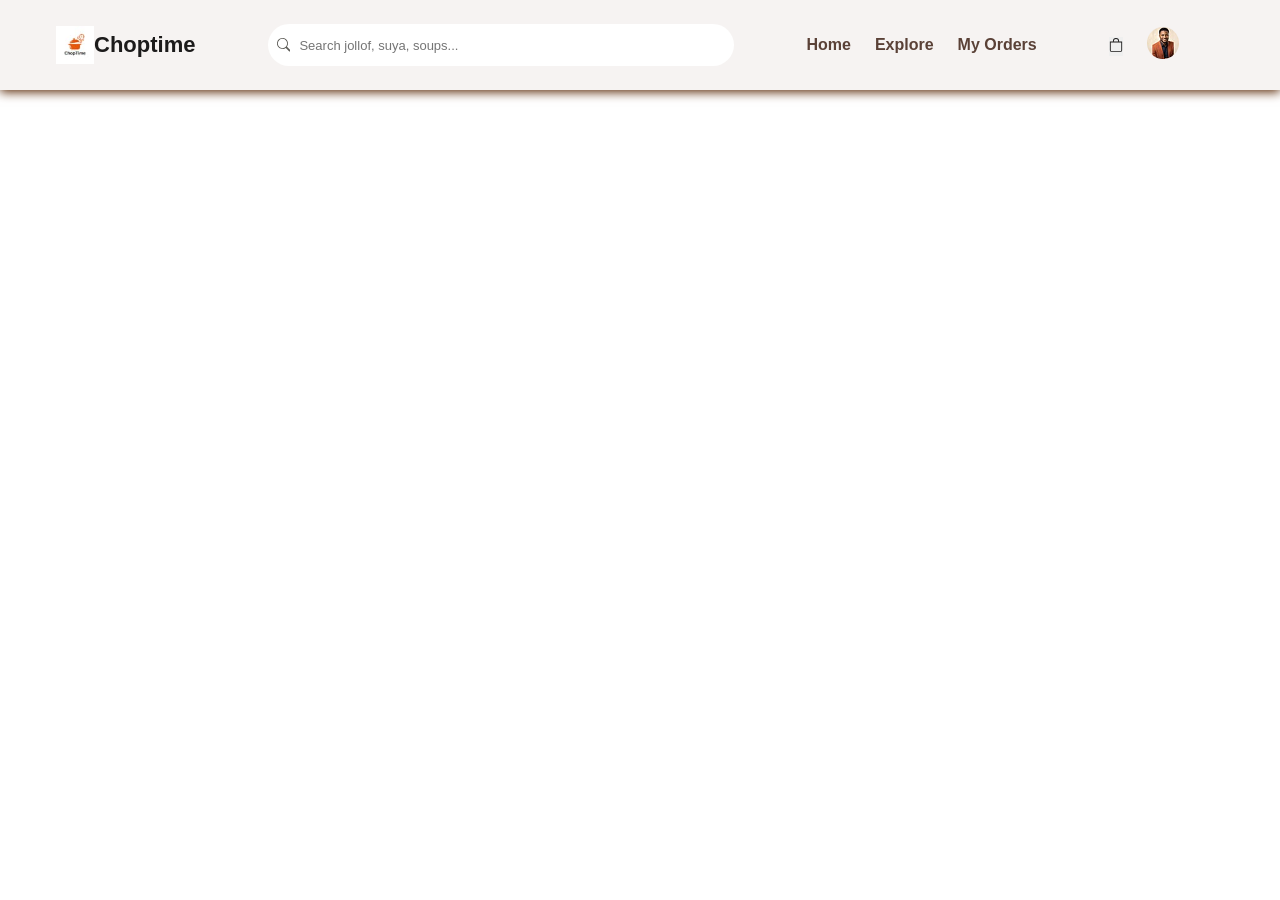
==== explore.html @ a1b2e3b4 "explore page addition" ====
<!DOCTYPE html>
<html lang="en">
<head>
    <meta charset="UTF-8">
    <meta name="viewport" content="width=device-width, initial-scale=1.0">
    <title>Explore Page</title> <link rel="stylesheet" href="explore.css" />
</head>
<body>
    <!-- nav bar -->
    <nav>
      <div class="nav">
        <!-- logo -->
        <div class="headest">
          <img src="choptime-footer-logo.jpg" alt="Choptime logo" />
          <p class="logo">Choptime</p>
        </div>
        <div class="searchbar-wrapper">
          <!-- searchbar -->

          <svg
            class="search-icon"
            xmlns="
http://www.w3.org/2000/svg
"
            width="16"
            height="16"
            fill="currentColor"
            class="bi bi-search"
            viewBox="0 0 16 16"
          >
            <path
              d="M11.742 10.344a6.5 6.5 0 1 0-1.397 1.398h-.001q.044.06.098.115l3.85 3.85a1 1 0 0 0 1.415-1.414l-3.85-3.85a1 1 0 0 0-.115-.1zM12 6.5a5.5 5.5 0 1 1-11 0 5.5 5.5 0 0 1 11 0"
            />
          </svg>

          <input
            id="input1"
            type="text"
            placeholder="Search jollof, suya, soups..."
          />
        </div>
        <div>
          <!-- navlinks -->
          <div class="navlinks">
            <a href="#home">Home</a>
            <a href="#explore">Explore</a>
            <a href="#orders">My Orders</a>
          </div>
        </div>
        <!-- myaccount -->
        <div class="myaccount">
          <div class="icn-btn-cont">
            <!-- button used by user to open modal -->
            <button class="icn-btn" id="openBtn">
              <svg
                xmlns="
http://www.w3.org/2000/svg
"
                width="16"
                height="16"
                fill="currentColor"
                class="bi bi-bag"
                viewBox="0 0 16 16"
              >
                <path
                  d="M8 1a2.5 2.5 0 0 1 2.5 2.5V4h-5v-.5A2.5 2.5 0 0 1 8 1m3.5 3v-.5a3.5 3.5 0 1 0-7 0V4H1v10a2 2 0 0 0 2 2h10a2 2 0 0 0 2-2V4zM2 5h12v9a1 1 0 0 1-1 1H3a1 1 0 0 1-1-1z"
                />
              </svg>
            </button>
          </div>
          <div>
            <img src="Profile.png" alt="profile photo" />
          </div>
        </div>
      </div>
    </nav>
    <header></header>
</body>
</html>
---- explore.css ----
* {
  margin: 0;
  padding: 0;
}
html {
  scroll-behavior: smooth;
}
.headest {
  display: flex;
  flex-direction: row;
  align-items: center;
}
.headest img {
  width: 38px;
  height: 38px;
  max-width: 268px;
  opacity: 1;
}
nav {
  padding: 24px 56px;
  /* position: sticky;
  z-index: 10000000000000000000000; */
  background-color: #f6f3f2;
  box-shadow: 0px 2px 10px 0px #5a2805;

  backdrop-filter: blur(24px);
}
.nav {
  display: flex;
  gap: 72.5px;
  justify-items: center;
  align-items: center;
}

.logo {
  font-size: 22px;
  color: #1c1b1b;
  font-weight: 600;
  /* letter-spacing: 30px; */
  line-height: -0.5px;
  font-family:
    "Trebuchet MS", "Lucida Sans Unicode", "Lucida Grande", "Lucida Sans",
    Arial, sans-serif;
}

.searchbar-wrapper {
  display: flex;
  align-items: center;
  width: 448px;
  padding: 9px;
  height: 24px;
  border-radius: 30px;
  background-color: #ffffff;
}

.searchbar-wrapper svg {
  width: 13.5px;
  height: 13.5px;
  color: #5d5c57;
  flex-shrink: 0;
}

#input1 {
  border: none;
  outline: none;
  padding: 9px 9px;
  flex: 1;
  background: transparent;
  font-size: 13px;
  font-family:
    "Trebuchet MS", "Lucida Sans Unicode", "Lucida Grande", "Lucida Sans",
    Arial, sans-serif;
}
.navlinks {
  display: flex;
  gap: 24px;
}

.navlinks a {
  font-size: 16px;
  font-weight: 800;
  line-height: 24px;
  color: #5a4137;
  text-decoration: none;
  font-family:
    "Trebuchet MS", "Lucida Sans Unicode", "Lucida Grande", "Lucida Sans",
    Arial, sans-serif;
}

.myaccount {
  display: flex;
  gap: 24px;
  justify-content: center;
  align-items: center;
}

.myaccount svg {
  width: 14px;
  height: 16px;
  color: #1c1b1b;
}
.icn-btn-cont {
  background-color: #ffffff;
  width: 14px;
  height: 16px;
  border-radius: 10px;
}
.icn-btn {
  border: none;
}
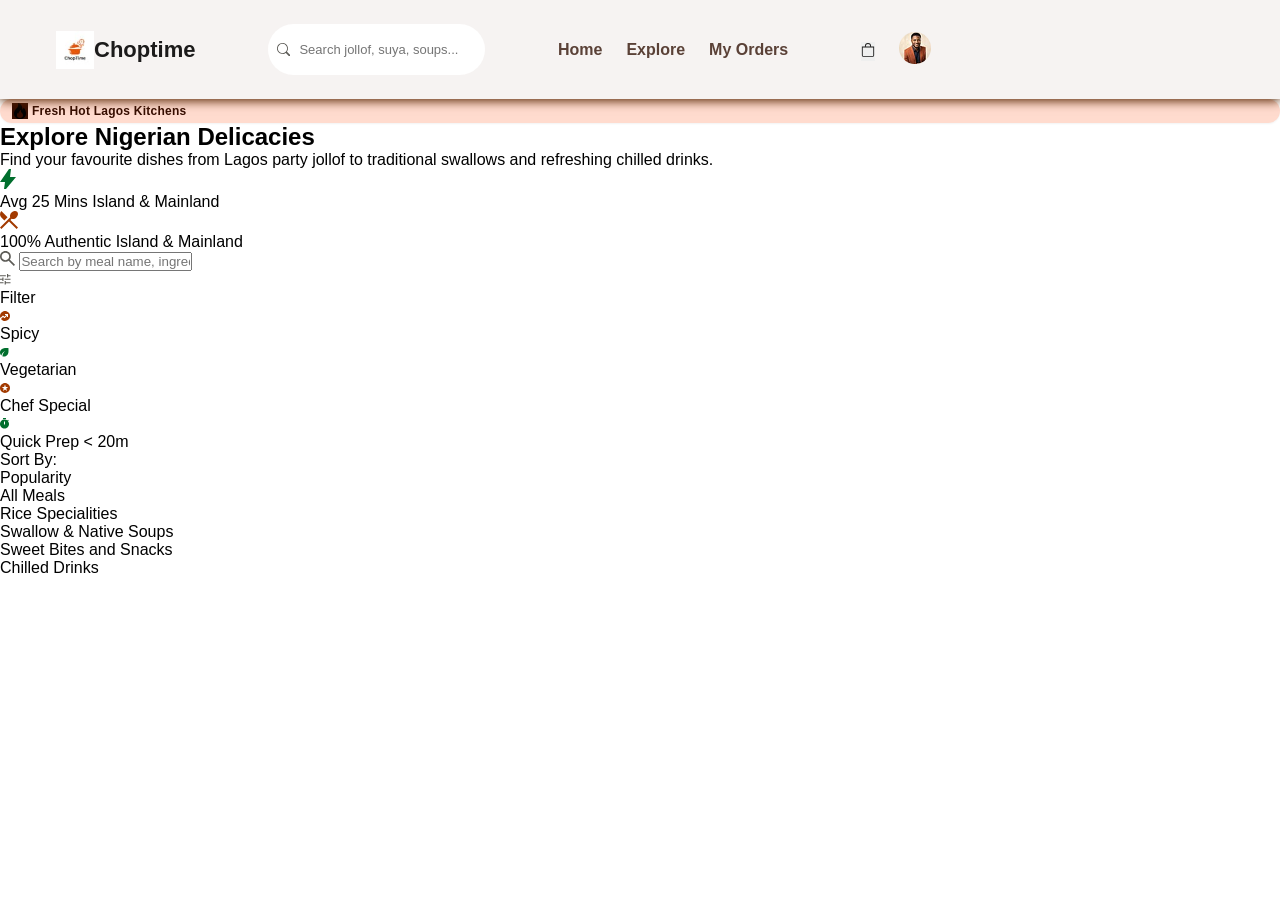
==== commit 95615254: "explore page update" ====
--- a/explore.html
+++ b/explore.html
@@ -74,6 +74,93 @@
         </div>
       </div>
     </nav>
-    <header></header>
+    <header>
+      <div class="">
+         <div class="kitchen">
+           <svg
+                class="hot"
+                xmlns="http://www.w3.org/2000/svg"
+                width="16"
+                height="16"
+                fill="currentColor"
+                class="bi bi-fire"
+                viewBox="0 0 16 16"
+              >
+                <path
+                  d="M8 16c3.314 0 6-2 6-5.5 0-1.5-.5-4-2.5-6 .25 1.5-1.25 2-1.25 2C11 4 9 .5 6 0c.357 2 .5 4-2 6-1.25 1-2 2.729-2 4.5C2 14 4.686 16 8 16m0-1c-1.657 0-3-1-3-2.75 0-.75.25-2 1.25-3C6.125 10 7 10.5 7 10.5c-.375-1.25.5-3.25 2-3.5-.179 1-.25 2 1 3 .625.5 1 1.364 1 2.25C11 14 9.657 15 8 15"
+                />
+              </svg>
+              <span>Fresh Hot Lagos Kitchens</span>
+         </div>
+            <h2>Explore Nigerian Delicacies</h2>
+            <p>Find your favourite dishes from Lagos party jollof to traditional swallows and refreshing chilled drinks.</p>
+            <div>
+              <svg width="16" height="20" viewBox="0 0 16 20" fill="none" xmlns="http://www.w3.org/2000/svg">
+<path d="M4 20L5 13H0L9 0H11L10 8H16L6 20H4Z" fill="#006E2D"/>
+              </svg>
+              <div>
+                <p>Avg 25 Mins <span>Island & Mainland</span></p>
+               </div>
+            </div>
+            <div>
+              <svg width="18" height="18" viewBox="0 0 18 18" fill="none" xmlns="http://www.w3.org/2000/svg">
+<path d="M1.4 18L0 16.6L10.25 6.35C9.95 5.65 9.90833 4.85833 10.125 3.975C10.3417 3.09167 10.8167 2.3 11.55 1.6C12.4333 0.716667 13.4167 0.2 14.5 0.05C15.5833 -0.1 16.4667 0.166667 17.15 0.85C17.8333 1.53333 18.1 2.41667 17.95 3.5C17.8 4.58333 17.2833 5.56667 16.4 6.45C15.7 7.18333 14.9083 7.65833 14.025 7.875C13.1417 8.09167 12.35 8.05 11.65 7.75L10.4 9L18 16.6L16.6 18L9 10.45L1.4 18ZM4.35 9.45L1.35 6.45C0.45 5.55 0 4.475 0 3.225C0 1.975 0.45 0.9 1.35 0L7.55 6.25L4.35 9.45Z" fill="#A23A00"/>
+              </svg>
+<div>
+  <p>100% Authentic <span>Island & Mainland</span></p>
+</div>
+</div>
+      </div>
+           <div> <div>
+              <svg width="15" height="15" viewBox="0 0 15 15" fill="none" xmlns="http://www.w3.org/2000/svg">
+<path d="M13.8333 15L8.58333 9.75C8.16667 10.0833 7.6875 10.3472 7.14583 10.5417C6.60417 10.7361 6.02778 10.8333 5.41667 10.8333C3.90278 10.8333 2.62153 10.309 1.57292 9.26042C0.524305 8.21181 0 6.93056 0 5.41667C0 3.90278 0.524305 2.62153 1.57292 1.57292C2.62153 0.524305 3.90278 0 5.41667 0C6.93056 0 8.21181 0.524305 9.26042 1.57292C10.309 2.62153 10.8333 3.90278 10.8333 5.41667C10.8333 6.02778 10.7361 6.60417 10.5417 7.14583C10.3472 7.6875 10.0833 8.16667 9.75 8.58333L15 13.8333L13.8333 15ZM5.41667 9.16667C6.45833 9.16667 7.34375 8.80208 8.07292 8.07292C8.80208 7.34375 9.16667 6.45833 9.16667 5.41667C9.16667 4.375 8.80208 3.48958 8.07292 2.76042C7.34375 2.03125 6.45833 1.66667 5.41667 1.66667C4.375 1.66667 3.48958 2.03125 2.76042 2.76042C2.03125 3.48958 1.66667 4.375 1.66667 5.41667C1.66667 6.45833 2.03125 7.34375 2.76042 8.07292C3.48958 8.80208 4.375 9.16667 5.41667 9.16667Z" fill="#5D5C57"/>
+</svg>
+<input
+                id="input"
+                type="text"
+                placeholder="Search by meal name, ingredients (e.g. jollof, egusi, suya, zobo)..."
+              /></div> 
+              <div>
+               
+                  <div>
+                  <svg width="11" height="11" viewBox="0 0 11 11" fill="none" xmlns="http://www.w3.org/2000/svg">
+<path d="M4.66667 10.5V7H5.83333V8.16667H10.5V9.33333H5.83333V10.5H4.66667ZM0 9.33333V8.16667H3.5V9.33333H0ZM2.33333 7V5.83333H0V4.66667H2.33333V3.5H3.5V7H2.33333ZM4.66667 5.83333V4.66667H10.5V5.83333H4.66667ZM7 3.5V0H8.16667V1.16667H10.5V2.33333H8.16667V3.5H7ZM0 2.33333V1.16667H5.83333V2.33333H0Z" fill="#5D5C57"/>
+              </svg> 
+          <p>Filter</p>
+      
+</div>
+<div>
+  <svg width="10" height="10" viewBox="0 0 10 10" fill="none" xmlns="http://www.w3.org/2000/svg">
+<path d="M5 10C4.16667 10 3.40208 9.81667 2.70625 9.45C2.01042 9.08333 1.43333 8.59167 0.975 7.975L3.025 5.925L4.525 7.175L7 4.7V6H8V3H5V4H6.3L4.475 5.825L2.975 4.575L0.45 7.1C0.308333 6.78333 0.197917 6.44792 0.11875 6.09375C0.0395833 5.73958 0 5.375 0 5C0 4.30833 0.13125 3.65833 0.39375 3.05C0.65625 2.44167 1.0125 1.9125 1.4625 1.4625C1.9125 1.0125 2.44167 0.65625 3.05 0.39375C3.65833 0.13125 4.30833 0 5 0C5.69167 0 6.34167 0.13125 6.95 0.39375C7.55833 0.65625 8.0875 1.0125 8.5375 1.4625C8.9875 1.9125 9.34375 2.44167 9.60625 3.05C9.86875 3.65833 10 4.30833 10 5C10 5.69167 9.86875 6.34167 9.60625 6.95C9.34375 7.55833 8.9875 8.0875 8.5375 8.5375C8.0875 8.9875 7.55833 9.34375 6.95 9.60625C6.34167 9.86875 5.69167 10 5 10Z" fill="#A23A00"/>
+</svg><p>Spicy</p>
+</div>
+<div>
+  <svg width="9" height="9" viewBox="0 0 9 9" fill="none" xmlns="http://www.w3.org/2000/svg">
+<path d="M4.125 8.51236C3.85 8.51236 3.57292 8.48111 3.29375 8.41861C3.01458 8.35611 2.72917 8.26653 2.4375 8.14986C2.5375 7.14153 2.82917 6.19986 3.3125 5.32486C3.79583 4.44986 4.41667 3.67903 5.175 3.01236C4.25833 3.47903 3.46458 4.09569 2.79375 4.86236C2.12292 5.62903 1.65417 6.50403 1.3875 7.48736C1.35417 7.46236 1.32292 7.43528 1.29375 7.40611C1.26458 7.37694 1.23333 7.34569 1.2 7.31236C0.808333 6.92069 0.510417 6.48319 0.30625 5.99986C0.102083 5.51653 0 5.01236 0 4.48736C0 3.92069 0.1125 3.37903 0.3375 2.86236C0.5625 2.34569 0.875 1.88736 1.275 1.48736C1.95 0.81236 2.825 0.372776 3.9 0.16861C4.975 -0.0355571 6.48333 -0.0543071 8.425 0.11236C8.575 2.10403 8.55 3.62278 8.35 4.66861C8.15 5.71444 7.71667 6.57069 7.05 7.23736C6.64167 7.64569 6.18542 7.96028 5.68125 8.18111C5.17708 8.40194 4.65833 8.51236 4.125 8.51236Z" fill="#006E2D"/>
+</svg><p>Vegetarian</p>
+</div>
+<div>
+  <svg width="10" height="10" viewBox="0 0 10 10" fill="none" xmlns="http://www.w3.org/2000/svg">
+<path d="M3 8L5 6.475L7 8L6.25 5.525L8.25 4.1H5.8L5 1.5L4.2 4.1H1.75L3.75 5.525L3 8ZM5 10C4.30833 10 3.65833 9.86875 3.05 9.60625C2.44167 9.34375 1.9125 8.9875 1.4625 8.5375C1.0125 8.0875 0.65625 7.55833 0.39375 6.95C0.13125 6.34167 0 5.69167 0 5C0 4.30833 0.13125 3.65833 0.39375 3.05C0.65625 2.44167 1.0125 1.9125 1.4625 1.4625C1.9125 1.0125 2.44167 0.65625 3.05 0.39375C3.65833 0.13125 4.30833 0 5 0C5.69167 0 6.34167 0.13125 6.95 0.39375C7.55833 0.65625 8.0875 1.0125 8.5375 1.4625C8.9875 1.9125 9.34375 2.44167 9.60625 3.05C9.86875 3.65833 10 4.30833 10 5C10 5.69167 9.86875 6.34167 9.60625 6.95C9.34375 7.55833 8.9875 8.0875 8.5375 8.5375C8.0875 8.9875 7.55833 9.34375 6.95 9.60625C6.34167 9.86875 5.69167 10 5 10Z" fill="#A23A00"/>
+</svg><p>Chef Special</p>
+</div>
+<div>
+  <svg width="9" height="11" viewBox="0 0 9 11" fill="none" xmlns="http://www.w3.org/2000/svg">
+<path d="M3 1V0H6V1H3ZM4 6.5H5V3.5H4V6.5ZM4.5 10.5C3.88333 10.5 3.30208 10.3813 2.75625 10.1438C2.21042 9.90625 1.73333 9.58333 1.325 9.175C0.916667 8.76667 0.59375 8.28958 0.35625 7.74375C0.11875 7.19792 0 6.61667 0 6C0 5.38333 0.11875 4.80208 0.35625 4.25625C0.59375 3.71042 0.916667 3.23333 1.325 2.825C1.73333 2.41667 2.21042 2.09375 2.75625 1.85625C3.30208 1.61875 3.88333 1.5 4.5 1.5C5.01667 1.5 5.5125 1.58333 5.9875 1.75C6.4625 1.91667 6.90833 2.15833 7.325 2.475L8.025 1.775L8.725 2.475L8.025 3.175C8.34167 3.59167 8.58333 4.0375 8.75 4.5125C8.91667 4.9875 9 5.48333 9 6C9 6.61667 8.88125 7.19792 8.64375 7.74375C8.40625 8.28958 8.08333 8.76667 7.675 9.175C7.26667 9.58333 6.78958 9.90625 6.24375 10.1438C5.69792 10.3813 5.11667 10.5 4.5 10.5Z" fill="#006E2D"/>
+</svg> <p>Quick Prep < 20m</p>
+</div>
+<div>
+<p>Sort By:</p><span>Popularity</span>
+</div>
+              </div>
+            
+            <div><div class="menu-tabs">
+        <div class="tab active" data-tab="all">All Meals</div>
+        <div class="tab" data-tab="rice">Rice Specialities</div>
+        <div class="tab" data-tab="soup">Swallow & Native Soups</div>
+        <div class="tab" data-tab="snacks">Sweet Bites and Snacks</div>
+        <div class="tab" data-tab="drinks">Chilled Drinks</div>
+      </div></div>
+     </header>
 </body>
 </html>
--- a/explore.css
+++ b/explore.css
@@ -4,7 +4,8 @@
 }
 html {
   scroll-behavior: smooth;
-}
+   /* object-fit: cover; flex-shrink: 1; */
+} body {font-family: 'Trebuchet MS', 'Lucida Sans Unicode', 'Lucida Grande', 'Lucida Sans', Arial, sans-serif;}
 .headest {
   display: flex;
   flex-direction: row;
@@ -46,9 +47,9 @@
 .searchbar-wrapper {
   display: flex;
   align-items: center;
-  width: 448px;
+  /* width: 448px; */
   padding: 9px;
-  height: 24px;
+  /* height: 24px; */
   border-radius: 30px;
   background-color: #ffffff;
 }
@@ -108,3 +109,29 @@
 .icn-btn {
   border: none;
 }
+
+.kitchen {
+display: flex; flex-direction: row;
+gap: 4px;
+border-radius: 9999px;
+padding-top: 4px;
+padding-right: 12px;
+padding-bottom: 4px;
+padding-left: 12px;
+box-shadow: 0px 1px 2px 0px #0000000D;
+background: #FFDBCE;
+
+}
+
+.kitchen svg {
+  background: #370E00;
+}
+
+.kitchen span {
+font-weight: 600;
+font-size: 12px;
+line-height: 16px;
+letter-spacing: 0.24px;
+vertical-align: middle;
+color: #370E00;
+}
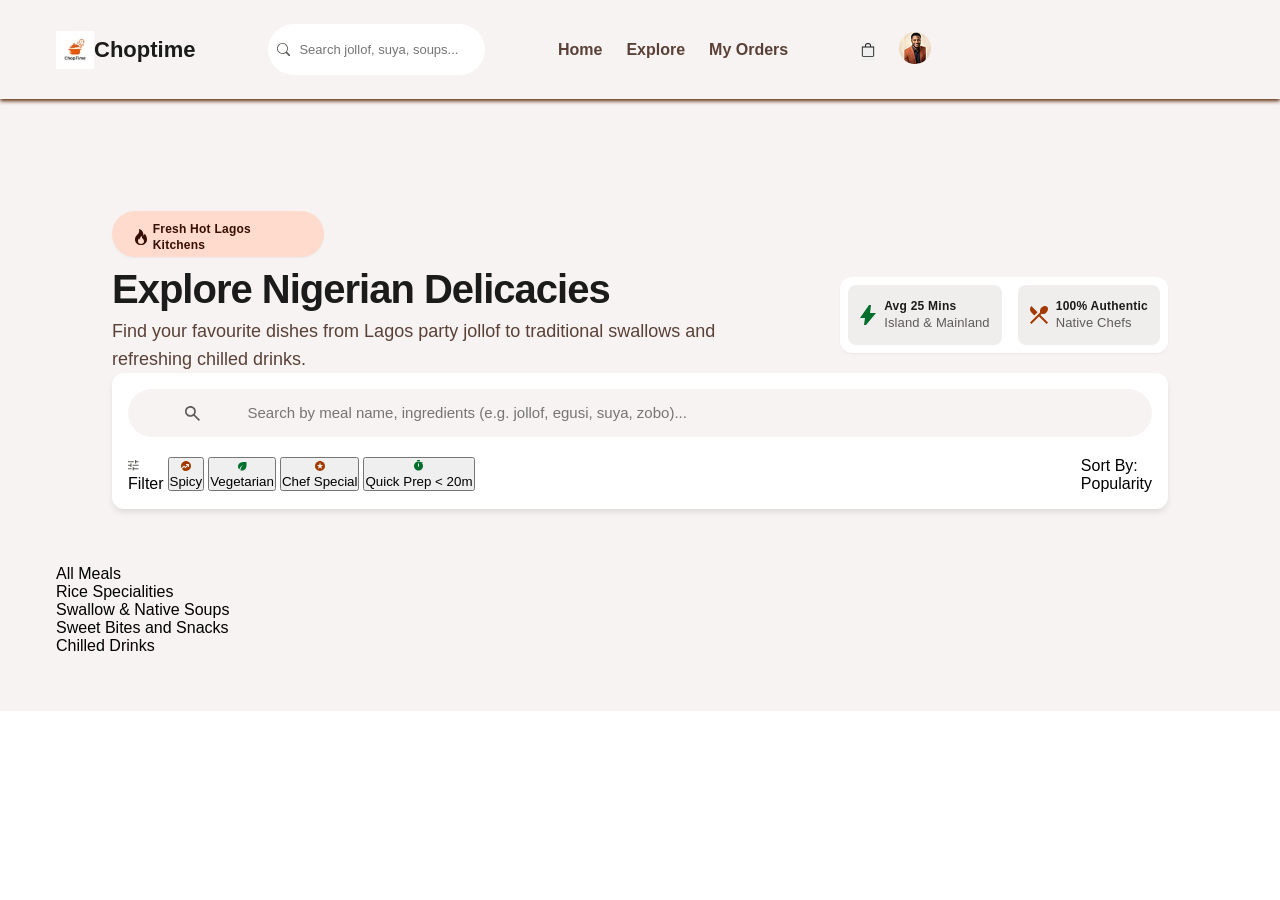
==== commit 6b0fe9d5: "update on hero section style and search bar styles" ====
--- a/explore.html
+++ b/explore.html
@@ -1,11 +1,12 @@
-<!DOCTYPE html>
+<!doctype html>
 <html lang="en">
-<head>
-    <meta charset="UTF-8">
-    <meta name="viewport" content="width=device-width, initial-scale=1.0">
-    <title>Explore Page</title> <link rel="stylesheet" href="explore.css" />
-</head>
-<body>
+  <head>
+    <meta charset="UTF-8" />
+    <meta name="viewport" content="width=device-width, initial-scale=1.0" />
+    <title>Explore Page</title>
+    <link rel="stylesheet" href="explore.css" />
+  </head>
+  <body>
     <!-- nav bar -->
     <nav>
       <div class="nav">
@@ -74,10 +75,12 @@
         </div>
       </div>
     </nav>
-    <header>
-      <div class="">
-         <div class="kitchen">
-           <svg
+    <main>
+      <section class="hero-section">
+        <div class="hero-1">
+          <div class="hero-text">
+            <div class="kitchen">
+              <svg
                 class="hot"
                 xmlns="http://www.w3.org/2000/svg"
                 width="16"
@@ -91,76 +94,177 @@
                 />
               </svg>
               <span>Fresh Hot Lagos Kitchens</span>
-         </div>
+            </div>
             <h2>Explore Nigerian Delicacies</h2>
-            <p>Find your favourite dishes from Lagos party jollof to traditional swallows and refreshing chilled drinks.</p>
-            <div>
-              <svg width="16" height="20" viewBox="0 0 16 20" fill="none" xmlns="http://www.w3.org/2000/svg">
-<path d="M4 20L5 13H0L9 0H11L10 8H16L6 20H4Z" fill="#006E2D"/>
+            <p>
+              Find your favourite dishes from Lagos party jollof to traditional
+              swallows and refreshing chilled drinks.
+            </p>
+          </div>
+          <div class="hero-cont">
+            <div class="hero-cont1">
+              <svg
+                width="16"
+                height="20"
+                viewBox="0 0 16 20"
+                fill="none"
+                xmlns="http://www.w3.org/2000/svg"
+              >
+                <path d="M4 20L5 13H0L9 0H11L10 8H16L6 20H4Z" fill="#006E2D" />
               </svg>
               <div>
                 <p>Avg 25 Mins <span>Island & Mainland</span></p>
-               </div>
-            </div>
-            <div>
-              <svg width="18" height="18" viewBox="0 0 18 18" fill="none" xmlns="http://www.w3.org/2000/svg">
-<path d="M1.4 18L0 16.6L10.25 6.35C9.95 5.65 9.90833 4.85833 10.125 3.975C10.3417 3.09167 10.8167 2.3 11.55 1.6C12.4333 0.716667 13.4167 0.2 14.5 0.05C15.5833 -0.1 16.4667 0.166667 17.15 0.85C17.8333 1.53333 18.1 2.41667 17.95 3.5C17.8 4.58333 17.2833 5.56667 16.4 6.45C15.7 7.18333 14.9083 7.65833 14.025 7.875C13.1417 8.09167 12.35 8.05 11.65 7.75L10.4 9L18 16.6L16.6 18L9 10.45L1.4 18ZM4.35 9.45L1.35 6.45C0.45 5.55 0 4.475 0 3.225C0 1.975 0.45 0.9 1.35 0L7.55 6.25L4.35 9.45Z" fill="#A23A00"/>
-              </svg>
-<div>
-  <p>100% Authentic <span>Island & Mainland</span></p>
-</div>
-</div>
-      </div>
-           <div> <div>
-              <svg width="15" height="15" viewBox="0 0 15 15" fill="none" xmlns="http://www.w3.org/2000/svg">
-<path d="M13.8333 15L8.58333 9.75C8.16667 10.0833 7.6875 10.3472 7.14583 10.5417C6.60417 10.7361 6.02778 10.8333 5.41667 10.8333C3.90278 10.8333 2.62153 10.309 1.57292 9.26042C0.524305 8.21181 0 6.93056 0 5.41667C0 3.90278 0.524305 2.62153 1.57292 1.57292C2.62153 0.524305 3.90278 0 5.41667 0C6.93056 0 8.21181 0.524305 9.26042 1.57292C10.309 2.62153 10.8333 3.90278 10.8333 5.41667C10.8333 6.02778 10.7361 6.60417 10.5417 7.14583C10.3472 7.6875 10.0833 8.16667 9.75 8.58333L15 13.8333L13.8333 15ZM5.41667 9.16667C6.45833 9.16667 7.34375 8.80208 8.07292 8.07292C8.80208 7.34375 9.16667 6.45833 9.16667 5.41667C9.16667 4.375 8.80208 3.48958 8.07292 2.76042C7.34375 2.03125 6.45833 1.66667 5.41667 1.66667C4.375 1.66667 3.48958 2.03125 2.76042 2.76042C2.03125 3.48958 1.66667 4.375 1.66667 5.41667C1.66667 6.45833 2.03125 7.34375 2.76042 8.07292C3.48958 8.80208 4.375 9.16667 5.41667 9.16667Z" fill="#5D5C57"/>
-</svg>
-<input
+              </div>
+            </div>
+            <div class="hero-cont2">
+              <svg
+                width="18"
+                height="18"
+                viewBox="0 0 18 18"
+                fill="none"
+                xmlns="http://www.w3.org/2000/svg"
+              >
+                <path
+                  d="M1.4 18L0 16.6L10.25 6.35C9.95 5.65 9.90833 4.85833 10.125 3.975C10.3417 3.09167 10.8167 2.3 11.55 1.6C12.4333 0.716667 13.4167 0.2 14.5 0.05C15.5833 -0.1 16.4667 0.166667 17.15 0.85C17.8333 1.53333 18.1 2.41667 17.95 3.5C17.8 4.58333 17.2833 5.56667 16.4 6.45C15.7 7.18333 14.9083 7.65833 14.025 7.875C13.1417 8.09167 12.35 8.05 11.65 7.75L10.4 9L18 16.6L16.6 18L9 10.45L1.4 18ZM4.35 9.45L1.35 6.45C0.45 5.55 0 4.475 0 3.225C0 1.975 0.45 0.9 1.35 0L7.55 6.25L4.35 9.45Z"
+                  fill="#A23A00"
+                />
+              </svg>
+              <div>
+                <p>100% Authentic <span>Native Chefs</span></p>
+              </div>
+            </div>
+          </div>
+        </div>
+
+        <div class="hero-2">
+          <div class="search-cont">
+            <svg
+              width="15"
+              height="15"
+              viewBox="0 0 15 15"
+              fill="none"
+              xmlns="http://www.w3.org/2000/svg"
+            >
+              <path
+                d="M13.8333 15L8.58333 9.75C8.16667 10.0833 7.6875 10.3472 7.14583 10.5417C6.60417 10.7361 6.02778 10.8333 5.41667 10.8333C3.90278 10.8333 2.62153 10.309 1.57292 9.26042C0.524305 8.21181 0 6.93056 0 5.41667C0 3.90278 0.524305 2.62153 1.57292 1.57292C2.62153 0.524305 3.90278 0 5.41667 0C6.93056 0 8.21181 0.524305 9.26042 1.57292C10.309 2.62153 10.8333 3.90278 10.8333 5.41667C10.8333 6.02778 10.7361 6.60417 10.5417 7.14583C10.3472 7.6875 10.0833 8.16667 9.75 8.58333L15 13.8333L13.8333 15ZM5.41667 9.16667C6.45833 9.16667 7.34375 8.80208 8.07292 8.07292C8.80208 7.34375 9.16667 6.45833 9.16667 5.41667C9.16667 4.375 8.80208 3.48958 8.07292 2.76042C7.34375 2.03125 6.45833 1.66667 5.41667 1.66667C4.375 1.66667 3.48958 2.03125 2.76042 2.76042C2.03125 3.48958 1.66667 4.375 1.66667 5.41667C1.66667 6.45833 2.03125 7.34375 2.76042 8.07292C3.48958 8.80208 4.375 9.16667 5.41667 9.16667Z"
+                fill="#5D5C57"
+              />
+            </svg>
+            <div class="input-cont">
+              <input
                 id="input"
                 type="text"
                 placeholder="Search by meal name, ingredients (e.g. jollof, egusi, suya, zobo)..."
-              /></div> 
-              <div>
-               
-                  <div>
-                  <svg width="11" height="11" viewBox="0 0 11 11" fill="none" xmlns="http://www.w3.org/2000/svg">
-<path d="M4.66667 10.5V7H5.83333V8.16667H10.5V9.33333H5.83333V10.5H4.66667ZM0 9.33333V8.16667H3.5V9.33333H0ZM2.33333 7V5.83333H0V4.66667H2.33333V3.5H3.5V7H2.33333ZM4.66667 5.83333V4.66667H10.5V5.83333H4.66667ZM7 3.5V0H8.16667V1.16667H10.5V2.33333H8.16667V3.5H7ZM0 2.33333V1.16667H5.83333V2.33333H0Z" fill="#5D5C57"/>
-              </svg> 
-          <p>Filter</p>
-      
-</div>
-<div>
-  <svg width="10" height="10" viewBox="0 0 10 10" fill="none" xmlns="http://www.w3.org/2000/svg">
-<path d="M5 10C4.16667 10 3.40208 9.81667 2.70625 9.45C2.01042 9.08333 1.43333 8.59167 0.975 7.975L3.025 5.925L4.525 7.175L7 4.7V6H8V3H5V4H6.3L4.475 5.825L2.975 4.575L0.45 7.1C0.308333 6.78333 0.197917 6.44792 0.11875 6.09375C0.0395833 5.73958 0 5.375 0 5C0 4.30833 0.13125 3.65833 0.39375 3.05C0.65625 2.44167 1.0125 1.9125 1.4625 1.4625C1.9125 1.0125 2.44167 0.65625 3.05 0.39375C3.65833 0.13125 4.30833 0 5 0C5.69167 0 6.34167 0.13125 6.95 0.39375C7.55833 0.65625 8.0875 1.0125 8.5375 1.4625C8.9875 1.9125 9.34375 2.44167 9.60625 3.05C9.86875 3.65833 10 4.30833 10 5C10 5.69167 9.86875 6.34167 9.60625 6.95C9.34375 7.55833 8.9875 8.0875 8.5375 8.5375C8.0875 8.9875 7.55833 9.34375 6.95 9.60625C6.34167 9.86875 5.69167 10 5 10Z" fill="#A23A00"/>
-</svg><p>Spicy</p>
-</div>
-<div>
-  <svg width="9" height="9" viewBox="0 0 9 9" fill="none" xmlns="http://www.w3.org/2000/svg">
-<path d="M4.125 8.51236C3.85 8.51236 3.57292 8.48111 3.29375 8.41861C3.01458 8.35611 2.72917 8.26653 2.4375 8.14986C2.5375 7.14153 2.82917 6.19986 3.3125 5.32486C3.79583 4.44986 4.41667 3.67903 5.175 3.01236C4.25833 3.47903 3.46458 4.09569 2.79375 4.86236C2.12292 5.62903 1.65417 6.50403 1.3875 7.48736C1.35417 7.46236 1.32292 7.43528 1.29375 7.40611C1.26458 7.37694 1.23333 7.34569 1.2 7.31236C0.808333 6.92069 0.510417 6.48319 0.30625 5.99986C0.102083 5.51653 0 5.01236 0 4.48736C0 3.92069 0.1125 3.37903 0.3375 2.86236C0.5625 2.34569 0.875 1.88736 1.275 1.48736C1.95 0.81236 2.825 0.372776 3.9 0.16861C4.975 -0.0355571 6.48333 -0.0543071 8.425 0.11236C8.575 2.10403 8.55 3.62278 8.35 4.66861C8.15 5.71444 7.71667 6.57069 7.05 7.23736C6.64167 7.64569 6.18542 7.96028 5.68125 8.18111C5.17708 8.40194 4.65833 8.51236 4.125 8.51236Z" fill="#006E2D"/>
-</svg><p>Vegetarian</p>
-</div>
-<div>
-  <svg width="10" height="10" viewBox="0 0 10 10" fill="none" xmlns="http://www.w3.org/2000/svg">
-<path d="M3 8L5 6.475L7 8L6.25 5.525L8.25 4.1H5.8L5 1.5L4.2 4.1H1.75L3.75 5.525L3 8ZM5 10C4.30833 10 3.65833 9.86875 3.05 9.60625C2.44167 9.34375 1.9125 8.9875 1.4625 8.5375C1.0125 8.0875 0.65625 7.55833 0.39375 6.95C0.13125 6.34167 0 5.69167 0 5C0 4.30833 0.13125 3.65833 0.39375 3.05C0.65625 2.44167 1.0125 1.9125 1.4625 1.4625C1.9125 1.0125 2.44167 0.65625 3.05 0.39375C3.65833 0.13125 4.30833 0 5 0C5.69167 0 6.34167 0.13125 6.95 0.39375C7.55833 0.65625 8.0875 1.0125 8.5375 1.4625C8.9875 1.9125 9.34375 2.44167 9.60625 3.05C9.86875 3.65833 10 4.30833 10 5C10 5.69167 9.86875 6.34167 9.60625 6.95C9.34375 7.55833 8.9875 8.0875 8.5375 8.5375C8.0875 8.9875 7.55833 9.34375 6.95 9.60625C6.34167 9.86875 5.69167 10 5 10Z" fill="#A23A00"/>
-</svg><p>Chef Special</p>
-</div>
-<div>
-  <svg width="9" height="11" viewBox="0 0 9 11" fill="none" xmlns="http://www.w3.org/2000/svg">
-<path d="M3 1V0H6V1H3ZM4 6.5H5V3.5H4V6.5ZM4.5 10.5C3.88333 10.5 3.30208 10.3813 2.75625 10.1438C2.21042 9.90625 1.73333 9.58333 1.325 9.175C0.916667 8.76667 0.59375 8.28958 0.35625 7.74375C0.11875 7.19792 0 6.61667 0 6C0 5.38333 0.11875 4.80208 0.35625 4.25625C0.59375 3.71042 0.916667 3.23333 1.325 2.825C1.73333 2.41667 2.21042 2.09375 2.75625 1.85625C3.30208 1.61875 3.88333 1.5 4.5 1.5C5.01667 1.5 5.5125 1.58333 5.9875 1.75C6.4625 1.91667 6.90833 2.15833 7.325 2.475L8.025 1.775L8.725 2.475L8.025 3.175C8.34167 3.59167 8.58333 4.0375 8.75 4.5125C8.91667 4.9875 9 5.48333 9 6C9 6.61667 8.88125 7.19792 8.64375 7.74375C8.40625 8.28958 8.08333 8.76667 7.675 9.175C7.26667 9.58333 6.78958 9.90625 6.24375 10.1438C5.69792 10.3813 5.11667 10.5 4.5 10.5Z" fill="#006E2D"/>
-</svg> <p>Quick Prep < 20m</p>
-</div>
-<div>
-<p>Sort By:</p><span>Popularity</span>
-</div>
-              </div>
-            
-            <div><div class="menu-tabs">
-        <div class="tab active" data-tab="all">All Meals</div>
-        <div class="tab" data-tab="rice">Rice Specialities</div>
-        <div class="tab" data-tab="soup">Swallow & Native Soups</div>
-        <div class="tab" data-tab="snacks">Sweet Bites and Snacks</div>
-        <div class="tab" data-tab="drinks">Chilled Drinks</div>
-      </div></div>
-     </header>
-</body>
-</html>+              />
+            </div>
+          </div>
+          <div class="hero-3">
+            <div class="hero-3a">
+              <div class="fillter">
+                <svg
+                  width="11"
+                  height="11"
+                  viewBox="0 0 11 11"
+                  fill="none"
+                  xmlns="http://www.w3.org/2000/svg"
+                >
+                  <path
+                    d="M4.66667 10.5V7H5.83333V8.16667H10.5V9.33333H5.83333V10.5H4.66667ZM0 9.33333V8.16667H3.5V9.33333H0ZM2.33333 7V5.83333H0V4.66667H2.33333V3.5H3.5V7H2.33333ZM4.66667 5.83333V4.66667H10.5V5.83333H4.66667ZM7 3.5V0H8.16667V1.16667H10.5V2.33333H8.16667V3.5H7ZM0 2.33333V1.16667H5.83333V2.33333H0Z"
+                    fill="#5D5C57"
+                  />
+                </svg>
+                <p>Filter</p>
+              </div>
+              <div>
+                <button>
+                  <svg
+                    width="10"
+                    height="10"
+                    viewBox="0 0 10 10"
+                    fill="none"
+                    xmlns="http://www.w3.org/2000/svg"
+                  >
+                    <path
+                      d="M5 10C4.16667 10 3.40208 9.81667 2.70625 9.45C2.01042 9.08333 1.43333 8.59167 0.975 7.975L3.025 5.925L4.525 7.175L7 4.7V6H8V3H5V4H6.3L4.475 5.825L2.975 4.575L0.45 7.1C0.308333 6.78333 0.197917 6.44792 0.11875 6.09375C0.0395833 5.73958 0 5.375 0 5C0 4.30833 0.13125 3.65833 0.39375 3.05C0.65625 2.44167 1.0125 1.9125 1.4625 1.4625C1.9125 1.0125 2.44167 0.65625 3.05 0.39375C3.65833 0.13125 4.30833 0 5 0C5.69167 0 6.34167 0.13125 6.95 0.39375C7.55833 0.65625 8.0875 1.0125 8.5375 1.4625C8.9875 1.9125 9.34375 2.44167 9.60625 3.05C9.86875 3.65833 10 4.30833 10 5C10 5.69167 9.86875 6.34167 9.60625 6.95C9.34375 7.55833 8.9875 8.0875 8.5375 8.5375C8.0875 8.9875 7.55833 9.34375 6.95 9.60625C6.34167 9.86875 5.69167 10 5 10Z"
+                      fill="#A23A00"
+                    />
+                  </svg>
+                  <p>Spicy</p>
+                </button>
+              </div>
+              <div>
+                <button>
+                  <svg
+                    width="9"
+                    height="9"
+                    viewBox="0 0 9 9"
+                    fill="none"
+                    xmlns="http://www.w3.org/2000/svg"
+                  >
+                    <path
+                      d="M4.125 8.51236C3.85 8.51236 3.57292 8.48111 3.29375 8.41861C3.01458 8.35611 2.72917 8.26653 2.4375 8.14986C2.5375 7.14153 2.82917 6.19986 3.3125 5.32486C3.79583 4.44986 4.41667 3.67903 5.175 3.01236C4.25833 3.47903 3.46458 4.09569 2.79375 4.86236C2.12292 5.62903 1.65417 6.50403 1.3875 7.48736C1.35417 7.46236 1.32292 7.43528 1.29375 7.40611C1.26458 7.37694 1.23333 7.34569 1.2 7.31236C0.808333 6.92069 0.510417 6.48319 0.30625 5.99986C0.102083 5.51653 0 5.01236 0 4.48736C0 3.92069 0.1125 3.37903 0.3375 2.86236C0.5625 2.34569 0.875 1.88736 1.275 1.48736C1.95 0.81236 2.825 0.372776 3.9 0.16861C4.975 -0.0355571 6.48333 -0.0543071 8.425 0.11236C8.575 2.10403 8.55 3.62278 8.35 4.66861C8.15 5.71444 7.71667 6.57069 7.05 7.23736C6.64167 7.64569 6.18542 7.96028 5.68125 8.18111C5.17708 8.40194 4.65833 8.51236 4.125 8.51236Z"
+                      fill="#006E2D"
+                    />
+                  </svg>
+                  <p>Vegetarian</p>
+                </button>
+              </div>
+              <div>
+                <button>
+                  <svg
+                    width="10"
+                    height="10"
+                    viewBox="0 0 10 10"
+                    fill="none"
+                    xmlns="http://www.w3.org/2000/svg"
+                  >
+                    <path
+                      d="M3 8L5 6.475L7 8L6.25 5.525L8.25 4.1H5.8L5 1.5L4.2 4.1H1.75L3.75 5.525L3 8ZM5 10C4.30833 10 3.65833 9.86875 3.05 9.60625C2.44167 9.34375 1.9125 8.9875 1.4625 8.5375C1.0125 8.0875 0.65625 7.55833 0.39375 6.95C0.13125 6.34167 0 5.69167 0 5C0 4.30833 0.13125 3.65833 0.39375 3.05C0.65625 2.44167 1.0125 1.9125 1.4625 1.4625C1.9125 1.0125 2.44167 0.65625 3.05 0.39375C3.65833 0.13125 4.30833 0 5 0C5.69167 0 6.34167 0.13125 6.95 0.39375C7.55833 0.65625 8.0875 1.0125 8.5375 1.4625C8.9875 1.9125 9.34375 2.44167 9.60625 3.05C9.86875 3.65833 10 4.30833 10 5C10 5.69167 9.86875 6.34167 9.60625 6.95C9.34375 7.55833 8.9875 8.0875 8.5375 8.5375C8.0875 8.9875 7.55833 9.34375 6.95 9.60625C6.34167 9.86875 5.69167 10 5 10Z"
+                      fill="#A23A00"
+                    />
+                  </svg>
+                  <p>Chef Special</p>
+                </button>
+              </div>
+              <div>
+                <button>
+                  <svg
+                    width="9"
+                    height="11"
+                    viewBox="0 0 9 11"
+                    fill="none"
+                    xmlns="http://www.w3.org/2000/svg"
+                  >
+                    <path
+                      d="M3 1V0H6V1H3ZM4 6.5H5V3.5H4V6.5ZM4.5 10.5C3.88333 10.5 3.30208 10.3813 2.75625 10.1438C2.21042 9.90625 1.73333 9.58333 1.325 9.175C0.916667 8.76667 0.59375 8.28958 0.35625 7.74375C0.11875 7.19792 0 6.61667 0 6C0 5.38333 0.11875 4.80208 0.35625 4.25625C0.59375 3.71042 0.916667 3.23333 1.325 2.825C1.73333 2.41667 2.21042 2.09375 2.75625 1.85625C3.30208 1.61875 3.88333 1.5 4.5 1.5C5.01667 1.5 5.5125 1.58333 5.9875 1.75C6.4625 1.91667 6.90833 2.15833 7.325 2.475L8.025 1.775L8.725 2.475L8.025 3.175C8.34167 3.59167 8.58333 4.0375 8.75 4.5125C8.91667 4.9875 9 5.48333 9 6C9 6.61667 8.88125 7.19792 8.64375 7.74375C8.40625 8.28958 8.08333 8.76667 7.675 9.175C7.26667 9.58333 6.78958 9.90625 6.24375 10.1438C5.69792 10.3813 5.11667 10.5 4.5 10.5Z"
+                      fill="#006E2D"
+                    />
+                  </svg>
+                  <p>Quick Prep < 20m</p>
+                </button>
+              </div>
+            </div>
+            <div class="hero-3b">
+              <p>Sort By:</p>
+              <span>Popularity</span>
+            </div>
+          </div>
+        </div>
+      </section>
+      <section class="menu-dir">
+        <div class="menu-header">
+          <div class="menu-heading"></div>
+          <div>
+            <div class="menu-tabs">
+              <div class="tab active" data-tab="all">All Meals</div>
+              <div class="tab" data-tab="rice">Rice Specialities</div>
+              <div class="tab" data-tab="soup">Swallow & Native Soups</div>
+              <div class="tab" data-tab="snacks">Sweet Bites and Snacks</div>
+              <div class="tab" data-tab="drinks">Chilled Drinks</div>
+            </div>
+          </div>
+        </div>
+      </section>
+    </main>
+  </body>
+</html>
--- a/explore.css
+++ b/explore.css
@@ -4,8 +4,13 @@
 }
 html {
   scroll-behavior: smooth;
-   /* object-fit: cover; flex-shrink: 1; */
-} body {font-family: 'Trebuchet MS', 'Lucida Sans Unicode', 'Lucida Grande', 'Lucida Sans', Arial, sans-serif;}
+  /* object-fit: cover; flex-shrink: 1; */
+}
+body {
+  font-family:
+    "Trebuchet MS", "Lucida Sans Unicode", "Lucida Grande", "Lucida Sans",
+    Arial, sans-serif;
+}
 .headest {
   display: flex;
   flex-direction: row;
@@ -22,7 +27,7 @@
   /* position: sticky;
   z-index: 10000000000000000000000; */
   background-color: #f6f3f2;
-  box-shadow: 0px 2px 10px 0px #5a2805;
+  box-shadow: 0px 2px 4px 0px #5a2805;
 
   backdrop-filter: blur(24px);
 }
@@ -110,28 +115,320 @@
   border: none;
 }
 
+main {
+  display: flex;
+  flex-direction: column;
+  /* width: 100%;*/
+  max-width: 1280px;
+  height: auto;
+  opacity: 1;
+  margin: 0 auto;
+  padding: 56px;
+  background: #f6f3f2;
+}
+.hero-section {
+  /* width: 100%;*/
+  height: auto;
+  opacity: 1;
+  padding: 56px;
+  background: #f6f3f2;
+  max-width: 1280px;
+  gap: 24px;
+}
+.hero-1 {
+  display: flex;
+  flex-direction: row;
+  /* width: 100%; */
+  max-width: 1168px;
+  height: auto;
+  justify-content: space-between;
+}
+
+.hero-text {
+  display: flex;
+  flex-direction: column;
+  /* width: 636.1300048828125;*/
+  height: auto;
+  max-width: 672px;
+  gap: 4px;
+  opacity: 1;
+}
+
+.kitchen svg {
+  display: flex;
+  flex-direction: column;
+  max-width: 9.333333015441895;
+  height: auto;
+  opacity: 1;
+  color: #370e00;
+}
 .kitchen {
-display: flex; flex-direction: row;
-gap: 4px;
-border-radius: 9999px;
-padding-top: 4px;
-padding-right: 12px;
-padding-bottom: 4px;
-padding-left: 12px;
-box-shadow: 0px 1px 2px 0px #0000000D;
-background: #FFDBCE;
-
-}
-
-.kitchen svg {
-  background: #370E00;
+  display: flex;
+  flex-direction: row;
+  gap: 4px;
+  border-radius: 9999px;
+  padding-top: 10px;
+  padding-right: 12px;
+  padding-bottom: 4px;
+  padding-left: 12px;
+  box-shadow: 0px 1px 2px 0px #0000000d;
+  background: #ffdbce;
+  max-width: 188.1133270263672px;
+  height: auto;
+  align-items: center;
+  justify-content: center;
 }
 
 .kitchen span {
-font-weight: 600;
-font-size: 12px;
-line-height: 16px;
-letter-spacing: 0.24px;
-vertical-align: middle;
-color: #370E00;
-}+  font-weight: 600;
+  font-size: 12px;
+  line-height: 16px;
+  letter-spacing: 0.24px;
+  vertical-align: middle;
+  color: #370e00;
+  max-width: 150.77999877929688px;
+  height: auto;
+  opacity: 1;
+}
+
+.hero-text h2 {
+  max-width: 636.1300048828125px;
+  height: auto;
+  opacity: 1;
+  padding-top: 4px;
+  font-weight: 700;
+  font-size: 40px;
+  line-height: 48px;
+  letter-spacing: -1px;
+  vertical-align: middle;
+  color: #1c1b1b;
+}
+
+.hero-text p {
+  max-width: 636.1300048828125px;
+  height: auto;
+  opacity: 1;
+  font-weight: 400;
+  font-size: 18px;
+  line-height: 28px;
+  letter-spacing: 0px;
+  vertical-align: middle;
+  color: #5a4137;
+}
+
+.hero-cont {
+  margin-top: 66px;
+  display: flex;
+  flex-direction: row;
+  max-width: 334.1000061035156px;
+  height: 60px;
+  gap: 16px;
+  opacity: 1;
+  border-radius: 12px;
+  padding: 8px;
+  background: #ffffff;
+  box-shadow: 0px 1px 2px 0px #0000000d;
+}
+
+.hero-cont1 {
+  display: flex;
+  flex-direction: row;
+  max-width: 155.9199981689453px;
+  height: auto;
+  gap: 8px;
+  opacity: 1;
+  padding-top: 8px;
+  padding-right: 12px;
+  padding-bottom: 8px;
+  padding-left: 12px;
+  border-radius: 8px;
+  background: #f0eded;
+  align-items: center;
+}
+.hero-cont1 svg {
+  max-width: 16px;
+  height: auto;
+  opacity: 1;
+}
+.hero-cont1 p {
+  display: flex;
+  flex-direction: column;
+  max-width: 107.91999816894531px;
+  height: auto;
+  opacity: 1;
+  font-weight: 600;
+  font-size: 12px;
+  line-height: 16px;
+  letter-spacing: 0.24px;
+  vertical-align: middle;
+  color: #1c1b1b;
+}
+.hero-cont1 p span {
+  display: flex;
+  flex-direction: column;
+  max-width: 107.91999816894531px;
+  height: auto;
+  opacity: 1;
+  font-weight: 400;
+  font-size: 13px;
+  line-height: 18px;
+  letter-spacing: 0.13px;
+  vertical-align: middle;
+  color: #5d5c57;
+}
+.hero-cont2 {
+  display: flex;
+  flex-direction: row;
+  max-width: 146.9199981689453px;
+  height: auto;
+  gap: 8px;
+  opacity: 1;
+  padding-top: 8px;
+  padding-right: 12px;
+  padding-bottom: 8px;
+  padding-left: 12px;
+  border-radius: 8px;
+  background: #f0eded;
+  align-items: center;
+}
+
+.hero-cont2 svg {
+  max-width: 18px;
+  height: auto;
+  opacity: 1;
+}
+.hero-cont2 p {
+  display: flex;
+  flex-direction: column;
+  max-width: 96.91999816894531px;
+  height: auto;
+  opacity: 1;
+  font-weight: 600;
+  font-size: 12px;
+  line-height: 16px;
+  letter-spacing: 0.24px;
+  vertical-align: middle;
+  color: #1c1b1b;
+}
+.hero-cont2 p span {
+  display: flex;
+  flex-direction: column;
+  max-width: 96.91999816894531px;
+  height: auto;
+  opacity: 1;
+  font-weight: 400;
+  font-size: 13px;
+  line-height: 18px;
+  letter-spacing: 0.13px;
+  vertical-align: middle;
+  color: #5d5c57;
+}
+
+.hero-2 {
+  display: flex;
+  flex-direction: column;
+  max-width: 1168px;
+  height: auto;
+  gap: 16px;
+  opacity: 1;
+  border-radius: 12px;
+  padding: 16px;
+  box-shadow: 0px 2px 4px -2px #0000001a;
+  box-shadow: 0px 4px 6px -1px #0000001a;
+  background: #ffffff;
+}
+
+.search-cont {
+  display: flex;
+  flex-direction: row;
+  max-width: 1136px;
+  height: auto;
+  opacity: 1;
+  border-radius: 9999px;
+  background: #f6f3f2;
+  justify-content: center;
+  align-items: center;
+}
+
+.input-cont {
+  display: flex;
+  flex-direction: column;
+  max-width: 1136px;
+  height: auto;
+  opacity: 1;
+  padding-top: 15px;
+  padding-right: 48px;
+  padding-bottom: 16px;
+  padding-left: 48px;
+  border-radius: 9999px;
+}
+
+#input {
+  width: 800px;
+  height: auto;
+  opacity: 1;
+  display: flex;
+  flex-direction: column;
+  font-size: 15px;
+  line-height: 100%;
+  letter-spacing: 0px;
+  vertical-align: middle;
+  color: #5d5c57;
+  border: none;
+  outline: none;
+  background: #f6f3f2;
+}
+
+.search-cont svg {
+  max-width: 15px;
+  height: auto;
+  opacity: 1;
+  color: #5d5c57;
+}
+
+.hero-3 {
+  display: flex;
+  flex-direction: row;
+  max-width: 1136px;
+  height: auto;
+  justify-content: space-between;
+  opacity: 1;
+  padding-top: 4px;
+}
+
+.hero-3a {
+  display: flex;
+  flex-direction: row;
+  max-width: 502.28143310546875px;
+  height: auto;
+  gap: 4px;
+  opacity: 1;
+}
+
+.filter {
+  display: flex;
+  flex-direction: row;
+  max-width: 53.689998626708984px;
+  height: auto;
+  opacity: 1;
+  padding-right: 4px;
+  margin: 3px; align-items: center; gap: 4px;
+}
+
+.filter svg {
+  max-width: 10.5px;
+  height: auto;
+  opacity: 1;
+  color: #5d5c57;
+}
+
+.filter p {
+  max-width: 35.189998626708984px;
+  height: auto;
+  font-weight: 600;
+  font-size: 12px;
+  line-height: 16px;
+  letter-spacing: 0.24px;
+  vertical-align: middle;
+  color: #5d5c57;
+}
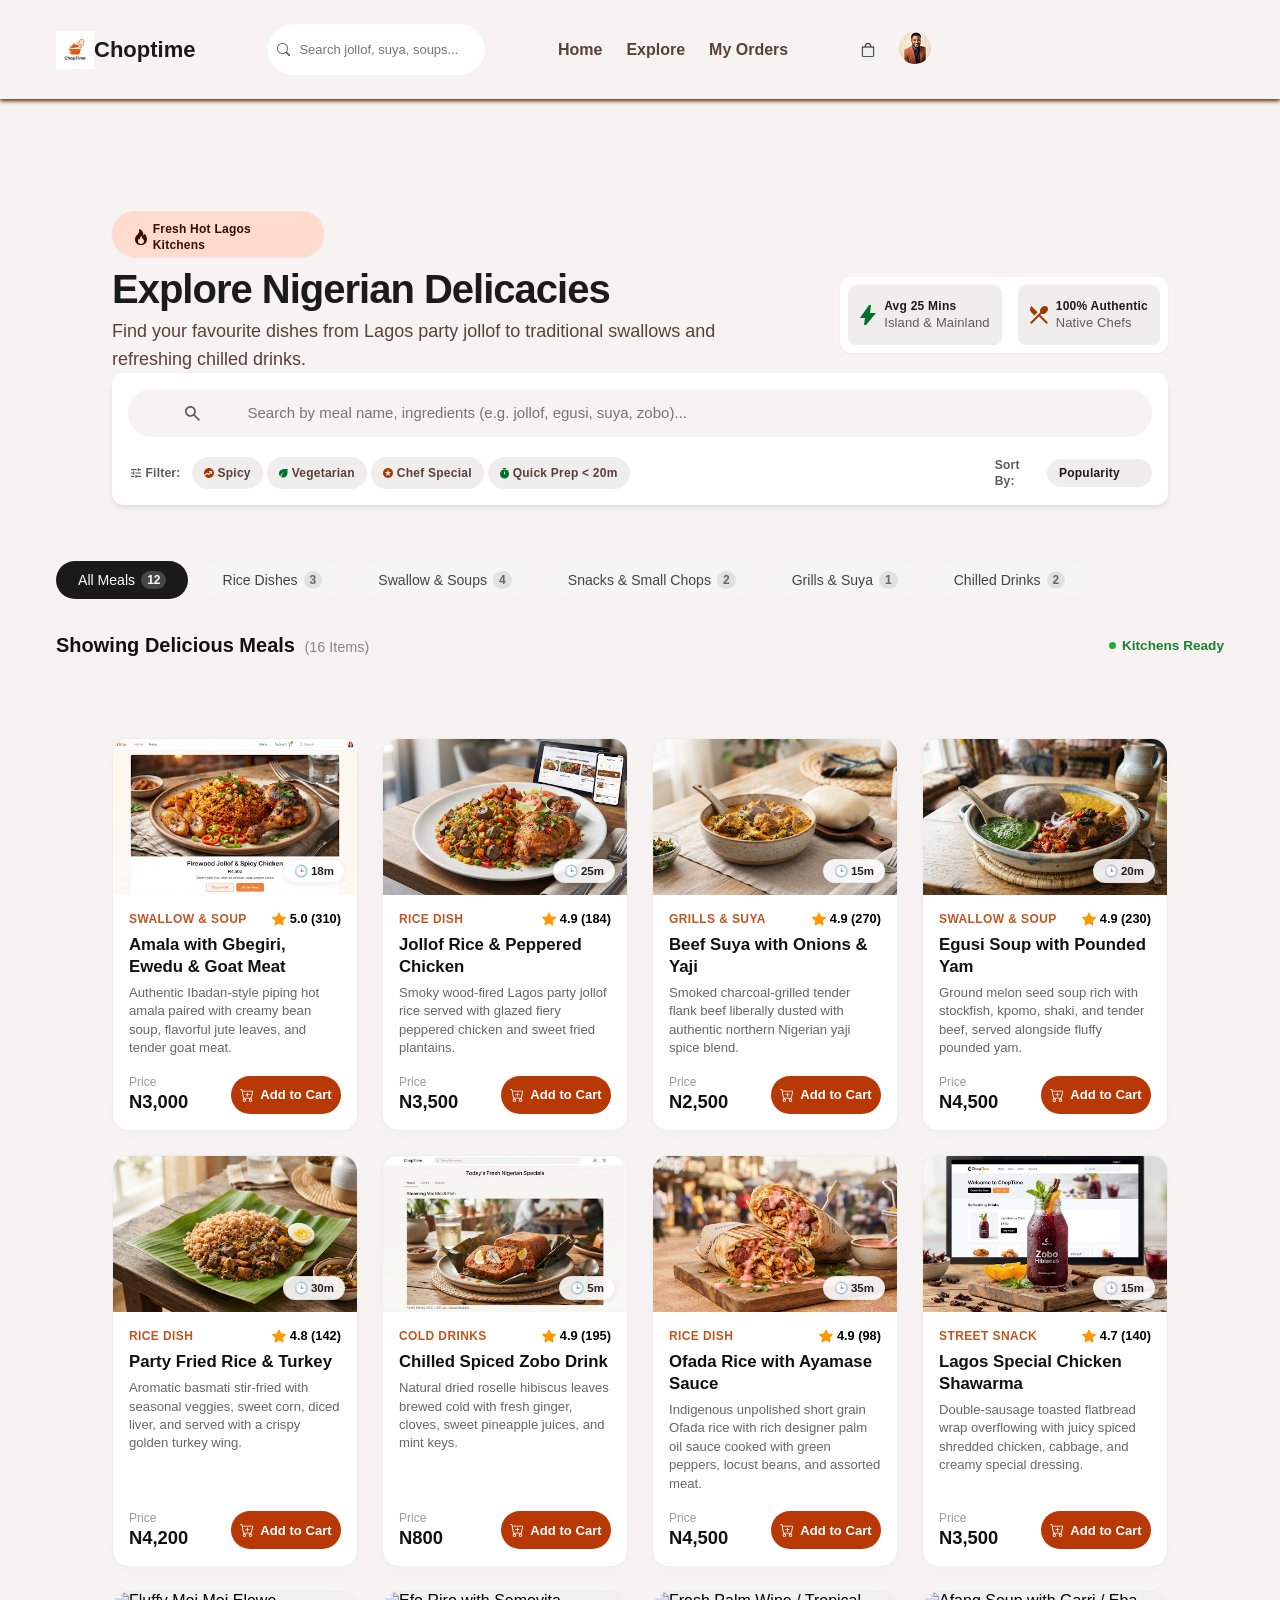
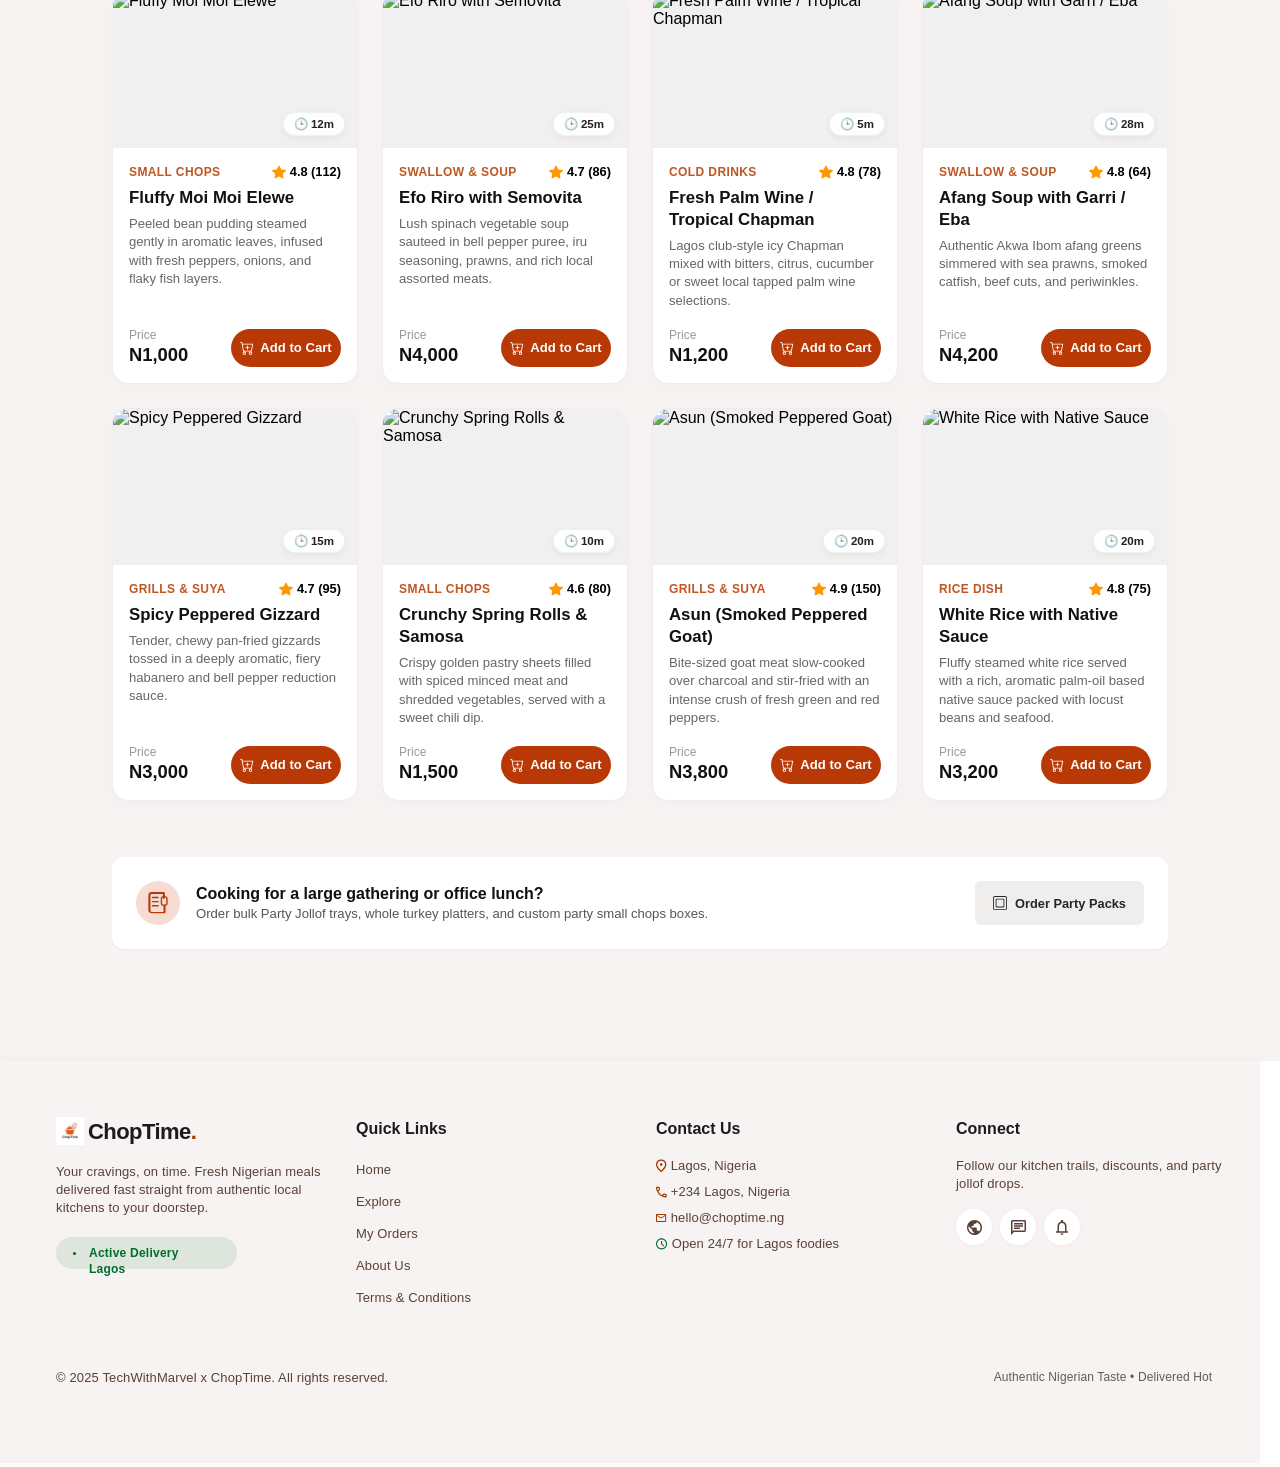
==== commit 36fbf1cb: "Initial working commit" ====
--- a/explore.html
+++ b/explore.html
@@ -160,7 +160,7 @@
           </div>
           <div class="hero-3">
             <div class="hero-3a">
-              <div class="fillter">
+              <div class="filter">
                 <svg
                   width="11"
                   height="11"
@@ -173,76 +173,72 @@
                     fill="#5D5C57"
                   />
                 </svg>
-                <p>Filter</p>
-              </div>
-              <div>
-                <button>
-                  <svg
-                    width="10"
-                    height="10"
-                    viewBox="0 0 10 10"
-                    fill="none"
-                    xmlns="http://www.w3.org/2000/svg"
-                  >
-                    <path
-                      d="M5 10C4.16667 10 3.40208 9.81667 2.70625 9.45C2.01042 9.08333 1.43333 8.59167 0.975 7.975L3.025 5.925L4.525 7.175L7 4.7V6H8V3H5V4H6.3L4.475 5.825L2.975 4.575L0.45 7.1C0.308333 6.78333 0.197917 6.44792 0.11875 6.09375C0.0395833 5.73958 0 5.375 0 5C0 4.30833 0.13125 3.65833 0.39375 3.05C0.65625 2.44167 1.0125 1.9125 1.4625 1.4625C1.9125 1.0125 2.44167 0.65625 3.05 0.39375C3.65833 0.13125 4.30833 0 5 0C5.69167 0 6.34167 0.13125 6.95 0.39375C7.55833 0.65625 8.0875 1.0125 8.5375 1.4625C8.9875 1.9125 9.34375 2.44167 9.60625 3.05C9.86875 3.65833 10 4.30833 10 5C10 5.69167 9.86875 6.34167 9.60625 6.95C9.34375 7.55833 8.9875 8.0875 8.5375 8.5375C8.0875 8.9875 7.55833 9.34375 6.95 9.60625C6.34167 9.86875 5.69167 10 5 10Z"
-                      fill="#A23A00"
-                    />
-                  </svg>
-                  <p>Spicy</p>
-                </button>
-              </div>
-              <div>
-                <button>
-                  <svg
-                    width="9"
-                    height="9"
-                    viewBox="0 0 9 9"
-                    fill="none"
-                    xmlns="http://www.w3.org/2000/svg"
-                  >
-                    <path
-                      d="M4.125 8.51236C3.85 8.51236 3.57292 8.48111 3.29375 8.41861C3.01458 8.35611 2.72917 8.26653 2.4375 8.14986C2.5375 7.14153 2.82917 6.19986 3.3125 5.32486C3.79583 4.44986 4.41667 3.67903 5.175 3.01236C4.25833 3.47903 3.46458 4.09569 2.79375 4.86236C2.12292 5.62903 1.65417 6.50403 1.3875 7.48736C1.35417 7.46236 1.32292 7.43528 1.29375 7.40611C1.26458 7.37694 1.23333 7.34569 1.2 7.31236C0.808333 6.92069 0.510417 6.48319 0.30625 5.99986C0.102083 5.51653 0 5.01236 0 4.48736C0 3.92069 0.1125 3.37903 0.3375 2.86236C0.5625 2.34569 0.875 1.88736 1.275 1.48736C1.95 0.81236 2.825 0.372776 3.9 0.16861C4.975 -0.0355571 6.48333 -0.0543071 8.425 0.11236C8.575 2.10403 8.55 3.62278 8.35 4.66861C8.15 5.71444 7.71667 6.57069 7.05 7.23736C6.64167 7.64569 6.18542 7.96028 5.68125 8.18111C5.17708 8.40194 4.65833 8.51236 4.125 8.51236Z"
-                      fill="#006E2D"
-                    />
-                  </svg>
-                  <p>Vegetarian</p>
-                </button>
-              </div>
-              <div>
-                <button>
-                  <svg
-                    width="10"
-                    height="10"
-                    viewBox="0 0 10 10"
-                    fill="none"
-                    xmlns="http://www.w3.org/2000/svg"
-                  >
-                    <path
-                      d="M3 8L5 6.475L7 8L6.25 5.525L8.25 4.1H5.8L5 1.5L4.2 4.1H1.75L3.75 5.525L3 8ZM5 10C4.30833 10 3.65833 9.86875 3.05 9.60625C2.44167 9.34375 1.9125 8.9875 1.4625 8.5375C1.0125 8.0875 0.65625 7.55833 0.39375 6.95C0.13125 6.34167 0 5.69167 0 5C0 4.30833 0.13125 3.65833 0.39375 3.05C0.65625 2.44167 1.0125 1.9125 1.4625 1.4625C1.9125 1.0125 2.44167 0.65625 3.05 0.39375C3.65833 0.13125 4.30833 0 5 0C5.69167 0 6.34167 0.13125 6.95 0.39375C7.55833 0.65625 8.0875 1.0125 8.5375 1.4625C8.9875 1.9125 9.34375 2.44167 9.60625 3.05C9.86875 3.65833 10 4.30833 10 5C10 5.69167 9.86875 6.34167 9.60625 6.95C9.34375 7.55833 8.9875 8.0875 8.5375 8.5375C8.0875 8.9875 7.55833 9.34375 6.95 9.60625C6.34167 9.86875 5.69167 10 5 10Z"
-                      fill="#A23A00"
-                    />
-                  </svg>
-                  <p>Chef Special</p>
-                </button>
-              </div>
-              <div>
-                <button>
-                  <svg
-                    width="9"
-                    height="11"
-                    viewBox="0 0 9 11"
-                    fill="none"
-                    xmlns="http://www.w3.org/2000/svg"
-                  >
-                    <path
-                      d="M3 1V0H6V1H3ZM4 6.5H5V3.5H4V6.5ZM4.5 10.5C3.88333 10.5 3.30208 10.3813 2.75625 10.1438C2.21042 9.90625 1.73333 9.58333 1.325 9.175C0.916667 8.76667 0.59375 8.28958 0.35625 7.74375C0.11875 7.19792 0 6.61667 0 6C0 5.38333 0.11875 4.80208 0.35625 4.25625C0.59375 3.71042 0.916667 3.23333 1.325 2.825C1.73333 2.41667 2.21042 2.09375 2.75625 1.85625C3.30208 1.61875 3.88333 1.5 4.5 1.5C5.01667 1.5 5.5125 1.58333 5.9875 1.75C6.4625 1.91667 6.90833 2.15833 7.325 2.475L8.025 1.775L8.725 2.475L8.025 3.175C8.34167 3.59167 8.58333 4.0375 8.75 4.5125C8.91667 4.9875 9 5.48333 9 6C9 6.61667 8.88125 7.19792 8.64375 7.74375C8.40625 8.28958 8.08333 8.76667 7.675 9.175C7.26667 9.58333 6.78958 9.90625 6.24375 10.1438C5.69792 10.3813 5.11667 10.5 4.5 10.5Z"
-                      fill="#006E2D"
-                    />
-                  </svg>
-                  <p>Quick Prep < 20m</p>
-                </button>
-              </div>
+                <p>Filter:</p>
+              </div>
+
+              <button class="bttn1">
+                <svg class="bttn-svg"
+                  width="10"
+                  height="10"
+                  viewBox="0 0 10 10"
+                  fill="none"
+                  xmlns="http://www.w3.org/2000/svg"
+                >
+                  <path
+                    d="M5 10C4.16667 10 3.40208 9.81667 2.70625 9.45C2.01042 9.08333 1.43333 8.59167 0.975 7.975L3.025 5.925L4.525 7.175L7 4.7V6H8V3H5V4H6.3L4.475 5.825L2.975 4.575L0.45 7.1C0.308333 6.78333 0.197917 6.44792 0.11875 6.09375C0.0395833 5.73958 0 5.375 0 5C0 4.30833 0.13125 3.65833 0.39375 3.05C0.65625 2.44167 1.0125 1.9125 1.4625 1.4625C1.9125 1.0125 2.44167 0.65625 3.05 0.39375C3.65833 0.13125 4.30833 0 5 0C5.69167 0 6.34167 0.13125 6.95 0.39375C7.55833 0.65625 8.0875 1.0125 8.5375 1.4625C8.9875 1.9125 9.34375 2.44167 9.60625 3.05C9.86875 3.65833 10 4.30833 10 5C10 5.69167 9.86875 6.34167 9.60625 6.95C9.34375 7.55833 8.9875 8.0875 8.5375 8.5375C8.0875 8.9875 7.55833 9.34375 6.95 9.60625C6.34167 9.86875 5.69167 10 5 10Z"
+                    fill="#A23A00"
+                  />
+                </svg>
+                <p>Spicy</p>
+              </button>
+
+              <button class="bttn2">
+                <svg class="bttn-svg"
+                  width="9"
+                  height="9"
+                  viewBox="0 0 9 9"
+                  fill="none"
+                  xmlns="http://www.w3.org/2000/svg"
+                >
+                  <path
+                    d="M4.125 8.51236C3.85 8.51236 3.57292 8.48111 3.29375 8.41861C3.01458 8.35611 2.72917 8.26653 2.4375 8.14986C2.5375 7.14153 2.82917 6.19986 3.3125 5.32486C3.79583 4.44986 4.41667 3.67903 5.175 3.01236C4.25833 3.47903 3.46458 4.09569 2.79375 4.86236C2.12292 5.62903 1.65417 6.50403 1.3875 7.48736C1.35417 7.46236 1.32292 7.43528 1.29375 7.40611C1.26458 7.37694 1.23333 7.34569 1.2 7.31236C0.808333 6.92069 0.510417 6.48319 0.30625 5.99986C0.102083 5.51653 0 5.01236 0 4.48736C0 3.92069 0.1125 3.37903 0.3375 2.86236C0.5625 2.34569 0.875 1.88736 1.275 1.48736C1.95 0.81236 2.825 0.372776 3.9 0.16861C4.975 -0.0355571 6.48333 -0.0543071 8.425 0.11236C8.575 2.10403 8.55 3.62278 8.35 4.66861C8.15 5.71444 7.71667 6.57069 7.05 7.23736C6.64167 7.64569 6.18542 7.96028 5.68125 8.18111C5.17708 8.40194 4.65833 8.51236 4.125 8.51236Z"
+                    fill="#006E2D"
+                  />
+                </svg>
+                <p>Vegetarian</p>
+              </button>
+
+              <button class="bttn3">
+                <svg class="bttn-svg"
+                  width="10"
+                  height="10"
+                  viewBox="0 0 10 10"
+                  fill="none"
+                  xmlns="http://www.w3.org/2000/svg"
+                >
+                  <path
+                    d="M3 8L5 6.475L7 8L6.25 5.525L8.25 4.1H5.8L5 1.5L4.2 4.1H1.75L3.75 5.525L3 8ZM5 10C4.30833 10 3.65833 9.86875 3.05 9.60625C2.44167 9.34375 1.9125 8.9875 1.4625 8.5375C1.0125 8.0875 0.65625 7.55833 0.39375 6.95C0.13125 6.34167 0 5.69167 0 5C0 4.30833 0.13125 3.65833 0.39375 3.05C0.65625 2.44167 1.0125 1.9125 1.4625 1.4625C1.9125 1.0125 2.44167 0.65625 3.05 0.39375C3.65833 0.13125 4.30833 0 5 0C5.69167 0 6.34167 0.13125 6.95 0.39375C7.55833 0.65625 8.0875 1.0125 8.5375 1.4625C8.9875 1.9125 9.34375 2.44167 9.60625 3.05C9.86875 3.65833 10 4.30833 10 5C10 5.69167 9.86875 6.34167 9.60625 6.95C9.34375 7.55833 8.9875 8.0875 8.5375 8.5375C8.0875 8.9875 7.55833 9.34375 6.95 9.60625C6.34167 9.86875 5.69167 10 5 10Z"
+                    fill="#A23A00"
+                  />
+                </svg>
+                <p>Chef Special</p>
+              </button>
+
+              <button class="bttn4">
+                <svg class="bttn-svg"
+                  width="9"
+                  height="11"
+                  viewBox="0 0 9 11"
+                  fill="none"
+                  xmlns="http://www.w3.org/2000/svg"
+                >
+                  <path
+                    d="M3 1V0H6V1H3ZM4 6.5H5V3.5H4V6.5ZM4.5 10.5C3.88333 10.5 3.30208 10.3813 2.75625 10.1438C2.21042 9.90625 1.73333 9.58333 1.325 9.175C0.916667 8.76667 0.59375 8.28958 0.35625 7.74375C0.11875 7.19792 0 6.61667 0 6C0 5.38333 0.11875 4.80208 0.35625 4.25625C0.59375 3.71042 0.916667 3.23333 1.325 2.825C1.73333 2.41667 2.21042 2.09375 2.75625 1.85625C3.30208 1.61875 3.88333 1.5 4.5 1.5C5.01667 1.5 5.5125 1.58333 5.9875 1.75C6.4625 1.91667 6.90833 2.15833 7.325 2.475L8.025 1.775L8.725 2.475L8.025 3.175C8.34167 3.59167 8.58333 4.0375 8.75 4.5125C8.91667 4.9875 9 5.48333 9 6C9 6.61667 8.88125 7.19792 8.64375 7.74375C8.40625 8.28958 8.08333 8.76667 7.675 9.175C7.26667 9.58333 6.78958 9.90625 6.24375 10.1438C5.69792 10.3813 5.11667 10.5 4.5 10.5Z"
+                    fill="#006E2D"
+                  />
+                </svg>
+                <p>Quick Prep < 20m</p>
+              </button>
             </div>
             <div class="hero-3b">
               <p>Sort By:</p>
@@ -251,20 +247,582 @@
           </div>
         </div>
       </section>
-      <section class="menu-dir">
-        <div class="menu-header">
-          <div class="menu-heading"></div>
-          <div>
-            <div class="menu-tabs">
-              <div class="tab active" data-tab="all">All Meals</div>
-              <div class="tab" data-tab="rice">Rice Specialities</div>
-              <div class="tab" data-tab="soup">Swallow & Native Soups</div>
-              <div class="tab" data-tab="snacks">Sweet Bites and Snacks</div>
-              <div class="tab" data-tab="drinks">Chilled Drinks</div>
-            </div>
-          </div>
+
+      <!-- FILTER TABS SECTION -->
+      <section class="filter-section">
+        <div class="tabs-container">
+          <button class="tab active" data-tab="all">
+            All Meals <span>12</span>
+          </button>
+          <button class="tab" data-tab="rice">
+            Rice Dishes <span>3</span>
+          </button>
+          <button class="tab" data-tab="soup">
+            Swallow & Soups <span>4</span>
+          </button>
+          <button class="tab" data-tab="snacks">
+            Snacks & Small Chops <span>2</span>
+          </button>
+          <button class="tab" data-tab="grills">
+            Grills & Suya <span>1</span>
+          </button>
+          <button class="tab" data-tab="drinks">
+            Chilled Drinks <span>2</span>
+          </button>
+        </div>
+      </section>
+
+      <!-- TITLE HEADING ELEMENT -->
+      <section class="menu-heading">
+        <h2>Showing Delicious Meals <span id="item-count">(12 Items)</span></h2>
+        <div class="status-indicator">
+          <span class="dot"></span> Kitchens Ready
+        </div>
+      </section>
+
+      <!-- MEALS CONTAINER GRID (4 Columns) -->
+      <section class="meals-grid-layout" id="mealsGrid">
+        <!-- JavaScript will dynamically populate your 16 meal cards here -->
+      </section>
+      <!-- PARTY SERVICE/BULK ORDER BANNER -->
+      <section class="party-banner-container-main">
+        <div class="party-banner-container">
+          <div class="party-banner-content">
+            <div class="party-icon-wrapper">
+              <!-- Custom SVG representing cooking/party orders matching the screenshot style -->
+              <svg
+                xmlns="http://w3.org"
+                width="22"
+                height="22"
+                fill="currentColor"
+                viewBox="0 0 16 16"
+              >
+                <path
+                  d="M1 2.5A2.5 2.5 0 0 1 3.5 0h8.75a.75.75 0 0 1 .75.75v3.5a.75.75 0 0 1-1.5 0V1.5H3.5a1 1 0 0 0-1 1v11a1 1 0 0 0 1 1h8.5V10a.75.75 0 0 1 1.5 0v4.75a.75.75 0 0 1-.75.75H3.5A2.5 2.5 0 0 1 1 13.5z"
+                />
+                <path
+                  d="M11.5 3h2a1.5 1.5 0 0 1 1.5 1.5v4A1.5 1.5 0 0 1 13.5 10h-2A1.5 1.5 0 0 1 10 8.5v-4A1.5 1.5 0 0 1 11.5 3m0 1a.5.5 0 0 0-.5.5v4a.5.5 0 0 0 .5.5h2a.5.5 0 0 0 .5-.5v-4a.5.5 0 0 0-.5-.5z"
+                />
+                <path
+                  d="M3.5 4a.5.5 0 0 1 .5-.5h4a.5.5 0 0 1 0 1H4a.5.5 0 0 1-.5-.5m0 3a.5.5 0 0 1 .5-.5h4a.5.5 0 0 1 0 1H4a.5.5 0 0 1-.5-.5m0 3a.5.5 0 0 1 .5-.5h4a.5.5 0 0 1 0 1H4a.5.5 0 0 1-.5-.5"
+                />
+              </svg>
+            </div>
+            <div class="party-text-details">
+              <h3>Cooking for a large gathering or office lunch?</h3>
+              <p>
+                Order bulk Party Jollof trays, whole turkey platters, and custom
+                party small chops boxes.
+              </p>
+            </div>
+          </div>
+
+          <button class="party-action-btn">
+            <!-- Inline SVG for the layout icon on the button -->
+            <svg
+              xmlns="http://w3.org"
+              width="14"
+              height="14"
+              fill="currentColor"
+              viewBox="0 0 16 16"
+            >
+              <path
+                d="M14 1a1 1 0 0 1 1 1v12a1 1 0 0 1-1 1H2a1 1 0 0 1-1-1V2a1 1 0 0 1 1-1zM2 0a2 2 0 0 0-2 2v12a2 2 0 0 0 2 2h12a2 2 0 0 0 2-2V2a2 2 0 0 0-2-2z"
+              />
+              <path
+                d="M3 4a1 1 0 0 1 1-1h8a1 1 0 0 1 1 1v8a1 1 0 0 1-1 1H4a1 1 0 0 1-1-1zm1 0v8h8V4z"
+              />
+            </svg>
+            Order Party Packs
+          </button>
         </div>
       </section>
     </main>
+    <footer>
+      <div class="footer">
+        <div class="footer-top">
+          <div class="footer-section1">
+            <div class="footer-chop">
+              <img src="choptime-footer-logo.jpg" alt="Choptime logo" />
+              <h4>ChopTime<span>.</span></h4>
+            </div>
+            <p>
+              Your cravings, on time. Fresh Nigerian meals delivered fast
+              straight from authentic local kitchens to your doorstep.
+            </p>
+            <div class="footer-active">
+              <svg
+                class="green-dot2"
+                xmlns="http://www.w3.org/2000/svg"
+                width="16"
+                height="16"
+                fill="currentColor"
+                class="bi bi-dot"
+                viewBox="0 0 16 16"
+              >
+                <path d="M8 9.5a1.5 1.5 0 1 0 0-3 1.5 1.5 0 0 0 0 3" />
+              </svg>
+              <p>Active Delivery Lagos</p>
+            </div>
+          </div>
+          <div class="footer-section2">
+            <h4 class="footer-h4s">Quick Links</h4>
+            <div class="footer-links">
+              <a href="#home">Home</a>
+              <a href="#explore">Explore</a>
+              <a href="#orders">My Orders</a>
+              <a href="#about">About Us</a>
+              <a href="#terms">Terms & Conditions</a>
+            </div>
+          </div>
+          <div class="footer-section3">
+            <h4 class="footer-h4s">Contact Us</h4>
+            <div class="contacts">
+              <div class="cntcts">
+                <svg
+                  class="cntcts-icn"
+                  width="11"
+                  height="14"
+                  viewBox="0 0 11 14"
+                  fill="none"
+                  xmlns="http://www.w3.org/2000/svg"
+                >
+                  <path
+                    d="M5.33333 6.66667C5.7 6.66667 6.01389 6.53611 6.275 6.275C6.53611 6.01389 6.66667 5.7 6.66667 5.33333C6.66667 4.96667 6.53611 4.65278 6.275 4.39167C6.01389 4.13056 5.7 4 5.33333 4C4.96667 4 4.65278 4.13056 4.39167 4.39167C4.13056 4.65278 4 4.96667 4 5.33333C4 5.7 4.13056 6.01389 4.39167 6.275C4.65278 6.53611 4.96667 6.66667 5.33333 6.66667V6.66667M5.33333 11.5667C6.68889 10.3222 7.69444 9.19167 8.35 8.175C9.00556 7.15833 9.33333 6.25556 9.33333 5.46667C9.33333 4.25556 8.94722 3.26389 8.175 2.49167C7.40278 1.71944 6.45556 1.33333 5.33333 1.33333C4.21111 1.33333 3.26389 1.71944 2.49167 2.49167C1.71944 3.26389 1.33333 4.25556 1.33333 5.46667C1.33333 6.25556 1.66111 7.15833 2.31667 8.175C2.97222 9.19167 3.97778 10.3222 5.33333 11.5667V11.5667M5.33333 13.3333C3.54444 11.8111 2.20833 10.3972 1.325 9.09167C0.441667 7.78611 0 6.57778 0 5.46667C0 3.8 0.536111 2.47222 1.60833 1.48333C2.68056 0.494444 3.92222 0 5.33333 0C6.74444 0 7.98611 0.494444 9.05833 1.48333C10.1306 2.47222 10.6667 3.8 10.6667 5.46667C10.6667 6.57778 10.225 7.78611 9.34167 9.09167C8.45833 10.3972 7.12222 11.8111 5.33333 13.3333V13.3333M5.33333 5.33333V5.33333V5.33333V5.33333V5.33333V5.33333V5.33333V5.33333V5.33333V5.33333"
+                    fill="#A23A00"
+                  />
+                </svg>
+                <p>Lagos, Nigeria</p>
+              </div>
+              <div class="cntcts">
+                <svg
+                  class="cntcts-icn"
+                  width="12"
+                  height="12"
+                  viewBox="0 0 12 12"
+                  fill="none"
+                  xmlns="http://www.w3.org/2000/svg"
+                >
+                  <path
+                    d="M11.3 12C9.91111 12 8.53889 11.6972 7.18333 11.0917C5.82778 10.4861 4.59444 9.62778 3.48333 8.51667C2.37222 7.40556 1.51389 6.17222 0.908333 4.81667C0.302778 3.46111 0 2.08889 0 0.7C0 0.5 0.0666667 0.333333 0.2 0.2C0.333333 0.0666667 0.5 0 0.7 0H3.4C3.55556 0 3.69444 0.0527778 3.81667 0.158333C3.93889 0.263889 4.01111 0.388889 4.03333 0.533333L4.46667 2.86667C4.48889 3.04444 4.48333 3.19444 4.45 3.31667C4.41667 3.43889 4.35556 3.54444 4.26667 3.63333L2.65 5.26667C2.87222 5.67778 3.13611 6.075 3.44167 6.45833C3.74722 6.84167 4.08333 7.21111 4.45 7.56667C4.79444 7.91111 5.15556 8.23056 5.53333 8.525C5.91111 8.81944 6.31111 9.08889 6.73333 9.33333L8.3 7.76667C8.4 7.66667 8.53056 7.59167 8.69167 7.54167C8.85278 7.49167 9.01111 7.47778 9.16667 7.5L11.4667 7.96667C11.6222 8.01111 11.75 8.09167 11.85 8.20833C11.95 8.325 12 8.45556 12 8.6V11.3C12 11.5 11.9333 11.6667 11.8 11.8C11.6667 11.9333 11.5 12 11.3 12V12M2.01667 4L3.11667 2.9V2.9V2.9L2.83333 1.33333V1.33333V1.33333H1.35V1.33333V1.33333C1.40556 1.78889 1.48333 2.23889 1.58333 2.68333C1.68333 3.12778 1.82778 3.56667 2.01667 4V4M7.98333 9.96667C8.41667 10.1556 8.85833 10.3056 9.30833 10.4167C9.75833 10.5278 10.2111 10.6 10.6667 10.6333V10.6333V10.6333V9.16667V9.16667V9.16667L9.1 8.85V8.85V8.85L7.98333 9.96667V9.96667M2.01667 4V4V4V4V4V4V4V4V4V4V4V4V4M7.98333 9.96667V9.96667V9.96667V9.96667V9.96667V9.96667V9.96667V9.96667V9.96667V9.96667V9.96667V9.96667V9.96667"
+                    fill="#A23A00"
+                  />
+                </svg>
+                <p>+234 Lagos, Nigeria</p>
+              </div>
+              <div class="cntcts">
+                <svg
+                  class="cntcts-icn"
+                  width="14"
+                  height="11"
+                  viewBox="0 0 14 11"
+                  fill="none"
+                  xmlns="http://www.w3.org/2000/svg"
+                >
+                  <path
+                    d="M1.33333 10.6667C0.966667 10.6667 0.652778 10.5361 0.391667 10.275C0.130556 10.0139 0 9.7 0 9.33333V1.33333C0 0.966667 0.130556 0.652778 0.391667 0.391667C0.652778 0.130556 0.966667 0 1.33333 0H12C12.3667 0 12.6806 0.130556 12.9417 0.391667C13.2028 0.652778 13.3333 0.966667 13.3333 1.33333V9.33333C13.3333 9.7 13.2028 10.0139 12.9417 10.275C12.6806 10.5361 12.3667 10.6667 12 10.6667H1.33333V10.6667M6.66667 6L1.33333 2.66667V9.33333V9.33333V9.33333H12V9.33333V9.33333V2.66667L6.66667 6V6M6.66667 4.66667L12 1.33333H1.33333L6.66667 4.66667V4.66667M1.33333 2.66667V1.33333V1.33333V2.66667V9.33333V9.33333V9.33333V9.33333V9.33333V9.33333V2.66667V2.66667"
+                    fill="#A23A00"
+                  />
+                </svg>
+                <p>hello@choptime.ng</p>
+              </div>
+              <div class="cntcts">
+                <svg
+                  class="cntcts-icn2"
+                  width="14"
+                  height="14"
+                  viewBox="0 0 14 14"
+                  fill="none"
+                  xmlns="http://www.w3.org/2000/svg"
+                >
+                  <path
+                    d="M8.86667 9.8L9.8 8.86667L7.33333 6.4V3.33333H6V6.93333L8.86667 9.8V9.8M6.66667 13.3333C5.74444 13.3333 4.87778 13.1583 4.06667 12.8083C3.25556 12.4583 2.55 11.9833 1.95 11.3833C1.35 10.7833 0.875 10.0778 0.525 9.26667C0.175 8.45555 0 7.58889 0 6.66667C0 5.74444 0.175 4.87778 0.525 4.06667C0.875 3.25556 1.35 2.55 1.95 1.95C2.55 1.35 3.25556 0.875 4.06667 0.525C4.87778 0.175 5.74444 0 6.66667 0C7.58889 0 8.45555 0.175 9.26667 0.525C10.0778 0.875 10.7833 1.35 11.3833 1.95C11.9833 2.55 12.4583 3.25556 12.8083 4.06667C13.1583 4.87778 13.3333 5.74444 13.3333 6.66667C13.3333 7.58889 13.1583 8.45555 12.8083 9.26667C12.4583 10.0778 11.9833 10.7833 11.3833 11.3833C10.7833 11.9833 10.0778 12.4583 9.26667 12.8083C8.45555 13.1583 7.58889 13.3333 6.66667 13.3333V13.3333M6.66667 6.66667V6.66667V6.66667V6.66667V6.66667V6.66667V6.66667V6.66667V6.66667V6.66667M6.66667 12C8.14444 12 9.40278 11.4806 10.4417 10.4417C11.4806 9.40278 12 8.14444 12 6.66667C12 5.18889 11.4806 3.93056 10.4417 2.89167C9.40278 1.85278 8.14444 1.33333 6.66667 1.33333C5.18889 1.33333 3.93056 1.85278 2.89167 2.89167C1.85278 3.93056 1.33333 5.18889 1.33333 6.66667C1.33333 8.14444 1.85278 9.40278 2.89167 10.4417C3.93056 11.4806 5.18889 12 6.66667 12V12"
+                    fill="#006E2D"
+                  />
+                </svg>
+                <p>Open 24/7 for Lagos foodies</p>
+              </div>
+            </div>
+          </div>
+          <div class="footer-section4">
+            <h4 class="footer-h4s">Connect</h4>
+            <p>Follow our kitchen trails, discounts, and party jollof drops.</p>
+            <div class="link-icons">
+              <div class="link-icon">
+                <svg
+                  class="link-icn"
+                  width="15"
+                  height="15"
+                  viewBox="0 0 15 15"
+                  fill="none"
+                  xmlns="http://www.w3.org/2000/svg"
+                >
+                  <path
+                    d="M7.5 15C6.4625 15 5.4875 14.8031 4.575 14.4094C3.6625 14.0156 2.86875 13.4812 2.19375 12.8062C1.51875 12.1312 0.984375 11.3375 0.590625 10.425C0.196875 9.5125 0 8.5375 0 7.5C0 6.4625 0.196875 5.4875 0.590625 4.575C0.984375 3.6625 1.51875 2.86875 2.19375 2.19375C2.86875 1.51875 3.6625 0.984375 4.575 0.590625C5.4875 0.196875 6.4625 0 7.5 0C8.5375 0 9.5125 0.196875 10.425 0.590625C11.3375 0.984375 12.1312 1.51875 12.8062 2.19375C13.4812 2.86875 14.0156 3.6625 14.4094 4.575C14.8031 5.4875 15 6.4625 15 7.5C15 8.5375 14.8031 9.5125 14.4094 10.425C14.0156 11.3375 13.4812 12.1312 12.8062 12.8062C12.1312 13.4812 11.3375 14.0156 10.425 14.4094C9.5125 14.8031 8.5375 15 7.5 15V15M6.75 13.4625V12C6.3375 12 5.98438 11.8531 5.69063 11.5594C5.39688 11.2656 5.25 10.9125 5.25 10.5V9.75L1.65 6.15C1.6125 6.375 1.57812 6.6 1.54688 6.825C1.51562 7.05 1.5 7.275 1.5 7.5C1.5 9.0125 1.99687 10.3375 2.99062 11.475C3.98438 12.6125 5.2375 13.275 6.75 13.4625V13.4625M11.925 11.55C12.4375 10.9875 12.8281 10.3594 13.0969 9.66562C13.3656 8.97187 13.5 8.25 13.5 7.5C13.5 6.275 13.1594 5.15625 12.4781 4.14375C11.7969 3.13125 10.8875 2.4 9.75 1.95V2.25C9.75 2.6625 9.60312 3.01562 9.30937 3.30938C9.01562 3.60313 8.6625 3.75 8.25 3.75H6.75V5.25C6.75 5.4625 6.67813 5.64062 6.53438 5.78438C6.39062 5.92813 6.2125 6 6 6H4.5V7.5H9C9.2125 7.5 9.39062 7.57187 9.53438 7.71562C9.67813 7.85938 9.75 8.0375 9.75 8.25V10.5H10.5C10.825 10.5 11.1188 10.5969 11.3813 10.7906C11.6438 10.9844 11.825 11.2375 11.925 11.55V11.55"
+                    fill="#5A4137"
+                  />
+                </svg>
+              </div>
+              <div class="link-icon">
+                <svg
+                  class="link-icn"
+                  width="15"
+                  height="15"
+                  viewBox="0 0 15 15"
+                  fill="none"
+                  xmlns="http://www.w3.org/2000/svg"
+                >
+                  <path
+                    d="M3 9H9V7.5H3V9V9M3 6.75H12V5.25H3V6.75V6.75M3 4.5H12V3H3V4.5V4.5M0 15V1.5C0 1.0875 0.146875 0.734375 0.440625 0.440625C0.734375 0.146875 1.0875 0 1.5 0H13.5C13.9125 0 14.2656 0.146875 14.5594 0.440625C14.8531 0.734375 15 1.0875 15 1.5V10.5C15 10.9125 14.8531 11.2656 14.5594 11.5594C14.2656 11.8531 13.9125 12 13.5 12H3L0 15V15M2.3625 10.5H13.5V10.5V10.5V1.5V1.5V1.5H1.5V1.5V1.5V11.3438L2.3625 10.5V10.5M1.5 10.5V10.5V1.5V1.5V1.5V1.5V1.5V1.5V10.5V10.5V10.5V10.5V10.5"
+                    fill="#5A4137"
+                  />
+                </svg>
+              </div>
+              <div class="link-icon">
+                <svg
+                  class="link-icn"
+                  width="12"
+                  height="15"
+                  viewBox="0 0 12 15"
+                  fill="none"
+                  xmlns="http://www.w3.org/2000/svg"
+                >
+                  <path
+                    d="M0 12.75V11.25H1.5V6C1.5 4.9625 1.8125 4.04063 2.4375 3.23438C3.0625 2.42812 3.875 1.9 4.875 1.65V1.125C4.875 0.8125 4.98438 0.546875 5.20312 0.328125C5.42188 0.109375 5.6875 0 6 0C6.3125 0 6.57812 0.109375 6.79688 0.328125C7.01562 0.546875 7.125 0.8125 7.125 1.125V1.65C8.125 1.9 8.9375 2.42812 9.5625 3.23438C10.1875 4.04063 10.5 4.9625 10.5 6V11.25H12V12.75H0V12.75M6 7.125V7.125V7.125V7.125V7.125V7.125V7.125V7.125V7.125M6 15C5.5875 15 5.23438 14.8531 4.94063 14.5594C4.64688 14.2656 4.5 13.9125 4.5 13.5H7.5C7.5 13.9125 7.35312 14.2656 7.05937 14.5594C6.76562 14.8531 6.4125 15 6 15V15M3 11.25H9V6C9 5.175 8.70625 4.46875 8.11875 3.88125C7.53125 3.29375 6.825 3 6 3C5.175 3 4.46875 3.29375 3.88125 3.88125C3.29375 4.46875 3 5.175 3 6V11.25V11.25"
+                    fill="#5A4137"
+                  />
+                </svg>
+              </div>
+            </div>
+          </div>
+        </div>
+        <div class="footer-bottom">
+          <p>© 2025 TechWithMarvel x ChopTime. All rights reserved.</p>
+          <span>Authentic Nigerian Taste • Delivered Hot</span>
+        </div>
+      </div>
+    </footer>
+    <script>
+      const meals = [
+        {
+          id: 1,
+          name: "Amala with Gbegiri, Ewedu & Goat Meat",
+          category: "soup",
+          price: "N3,000",
+          rating: "5.0 (310)",
+          type: "SWALLOW & SOUP",
+          description:
+            "Authentic Ibadan-style piping hot amala paired with creamy bean soup, flavorful jute leaves, and tender goat meat.",
+          image: "card-img1.jpg",
+          popular: true,
+          cookingTime: "18m",
+        },
+        {
+          id: 2,
+          name: "Jollof Rice & Peppered Chicken",
+          category: "rice",
+          price: "N3,500",
+          rating: "4.9 (184)",
+          type: "RICE DISH",
+          description:
+            "Smoky wood-fired Lagos party jollof rice served with glazed fiery peppered chicken and sweet fried plantains.",
+          image: "card-img2.jpg",
+          popular: true,
+          cookingTime: "25m",
+        },
+        {
+          id: 3,
+          name: "Beef Suya with Onions & Yaji",
+          category: "grills",
+          price: "N2,500",
+          rating: "4.9 (270)",
+          type: "GRILLS & SUYA",
+          description:
+            "Smoked charcoal-grilled tender flank beef liberally dusted with authentic northern Nigerian yaji spice blend.",
+          image: "card-img3.jpg",
+          popular: true,
+          cookingTime: "15m",
+        },
+        {
+          id: 4,
+          name: "Egusi Soup with Pounded Yam",
+          category: "soup",
+          price: "N4,500",
+          rating: "4.9 (230)",
+          type: "SWALLOW & SOUP",
+          description:
+            "Ground melon seed soup rich with stockfish, kpomo, shaki, and tender beef, served alongside fluffy pounded yam.",
+          image: "card-img4.jpg",
+          popular: true,
+          cookingTime: "20m",
+        },
+        {
+          id: 5,
+          name: "Party Fried Rice & Turkey",
+          category: "rice",
+          price: "N4,200",
+          rating: "4.8 (142)",
+          type: "RICE DISH",
+          description:
+            "Aromatic basmati stir-fried with seasonal veggies, sweet corn, diced liver, and served with a crispy golden turkey wing.",
+          image: "card-img5.jpg",
+          popular: true,
+          cookingTime: "30m",
+        },
+        {
+          id: 6,
+          name: "Chilled Spiced Zobo Drink",
+          category: "drinks",
+          price: "N800",
+          rating: "4.9 (195)",
+          type: "COLD DRINKS",
+          description:
+            "Natural dried roselle hibiscus leaves brewed cold with fresh ginger, cloves, sweet pineapple juices, and mint keys.",
+          image: "card-img6.jpg",
+          popular: true,
+          cookingTime: "5m",
+        },
+        {
+          id: 7,
+          name: "Ofada Rice with Ayamase Sauce",
+          category: "rice",
+          price: "N4,500",
+          rating: "4.9 (98)",
+          type: "RICE DISH",
+          description:
+            "Indigenous unpolished short grain Ofada rice with rich designer palm oil sauce cooked with green peppers, locust beans, and assorted meat.",
+          image: "card-img7.jpg",
+          popular: true,
+          cookingTime: "35m",
+        },
+        {
+          id: 8,
+          name: "Lagos Special Chicken Shawarma",
+          category: "snacks",
+          price: "N3,500",
+          rating: "4.7 (140)",
+          type: "STREET SNACK",
+          description:
+            "Double-sausage toasted flatbread wrap overflowing with juicy spiced shredded chicken, cabbage, and creamy special dressing.",
+          image: "card-img8.jpg",
+          popular: true,
+          cookingTime: "15m",
+        },
+        {
+          id: 9,
+          name: "Fluffy Moi Moi Elewe",
+          category: "snacks",
+          price: "N1,000",
+          rating: "4.8 (112)",
+          type: "SMALL CHOPS",
+          description:
+            "Peeled bean pudding steamed gently in aromatic leaves, infused with fresh peppers, onions, and flaky fish layers.",
+          image: "card-img9.jpg",
+          popular: false,
+          cookingTime: "12m",
+        },
+        {
+          id: 10,
+          name: "Efo Riro with Semovita",
+          category: "soup",
+          price: "N4,000",
+          rating: "4.7 (86)",
+          type: "SWALLOW & SOUP",
+          description:
+            "Lush spinach vegetable soup sauteed in bell pepper puree, iru seasoning, prawns, and rich local assorted meats.",
+          image: "card-img10.jpg",
+          popular: false,
+          cookingTime: "25m",
+        },
+        {
+          id: 11,
+          name: "Fresh Palm Wine / Tropical Chapman",
+          category: "drinks",
+          price: "N1,200",
+          rating: "4.8 (78)",
+          type: "COLD DRINKS",
+          description:
+            "Lagos club-style icy Chapman mixed with bitters, citrus, cucumber or sweet local tapped palm wine selections.",
+          image: "card-img11.jpg",
+          popular: false,
+          cookingTime: "5m",
+        },
+        {
+          id: 12,
+          name: "Afang Soup with Garri / Eba",
+          category: "soup",
+          price: "N4,200",
+          rating: "4.8 (64)",
+          type: "SWALLOW & SOUP",
+          description:
+            "Authentic Akwa Ibom afang greens simmered with sea prawns, smoked catfish, beef cuts, and periwinkles.",
+          image: "card-img12.jpg",
+          popular: false,
+          cookingTime: "28m",
+        },
+        {
+          id: 13,
+          name: "Spicy Peppered Gizzard",
+          category: "grills",
+          price: "N3,000",
+          rating: "4.7 (95)",
+          type: "GRILLS & SUYA",
+          description:
+            "Tender, chewy pan-fried gizzards tossed in a deeply aromatic, fiery habanero and bell pepper reduction sauce.",
+          image: "card-img13.jpg",
+          popular: false,
+          cookingTime: "15m",
+        },
+        {
+          id: 14,
+          name: "Crunchy Spring Rolls & Samosa",
+          category: "snacks",
+          price: "N1,500",
+          rating: "4.6 (80)",
+          type: "SMALL CHOPS",
+          description:
+            "Crispy golden pastry sheets filled with spiced minced meat and shredded vegetables, served with a sweet chili dip.",
+          image: "card-img14.jpg",
+          popular: false,
+          cookingTime: "10m",
+        },
+        {
+          id: 15,
+          name: "Asun (Smoked Peppered Goat)",
+          category: "grills",
+          price: "N3,800",
+          rating: "4.9 (150)",
+          type: "GRILLS & SUYA",
+          description:
+            "Bite-sized goat meat slow-cooked over charcoal and stir-fried with an intense crush of fresh green and red peppers.",
+          image: "card-img15.jpg",
+          popular: false,
+          cookingTime: "20m",
+        },
+        {
+          id: 16,
+          name: "White Rice with Native Sauce",
+          category: "rice",
+          price: "N3,200",
+          rating: "4.8 (75)",
+          type: "RICE DISH",
+          description:
+            "Fluffy steamed white rice served with a rich, aromatic palm-oil based native sauce packed with locust beans and seafood.",
+          image: "card-img16.jpg",
+          popular: false,
+          cookingTime: "20m",
+        },
+      ];
+
+      // Query elements from your page template
+      const tabs = document.querySelectorAll(".tab");
+      const mealsGrid = document.querySelector("#mealsGrid");
+      const itemCountSpan = document.getElementById("item-count");
+
+      // Monitor click updates across categories
+      tabs.forEach(function (tab) {
+        tab.addEventListener("click", function (event) {
+          const selectedTab = event.currentTarget.dataset.tab;
+
+          tabs.forEach(function (t) {
+            t.classList.remove("active");
+          });
+
+          event.currentTarget.classList.add("active");
+          mealsGrid.innerHTML = "";
+
+          if (selectedTab === "all") {
+            updateGridDisplay(meals);
+          } else {
+            const filteredMeals = meals.filter(function (meal) {
+              return meal.category === selectedTab;
+            });
+            updateGridDisplay(filteredMeals);
+          }
+        });
+      });
+
+      // Primary generation function utilizing string template syntax structure
+      function createMealCard({
+        id,
+        name,
+        category,
+        price,
+        rating,
+        type,
+        description,
+        image,
+        popular,
+        cookingTime,
+      }) {
+        return `
+  <div class="meal">
+      <div class="meal-img">
+        <img src="${image}" class="meal-image" alt="${name}" />
+        <span class="cooking-time-badge">🕒 ${cookingTime}</span>
+      </div>
+      <div class="meal-details">
+        <div class="meal-info">
+          <p class="meal-type">${type}</p>
+          <div class="meal-rating">
+            <svg 
+              xmlns="http://w3.org"
+              width="14"
+              height="14"
+              fill="currentColor"
+              class="bi bi-star-fill"
+              viewBox="0 0 16 16"
+            >
+              <path
+                d="M3.612 15.443c-.386.198-.824-.149-.746-.592l.83-4.73L.173 6.765c-.329-.314-.158-.888.283-.95l4.898-.696L7.538.792c.197-.39.73-.39.927 0l2.184 4.327 4.898.696c.441.062.612.636.282.95l-3.522 3.356.83 4.73c.078.443-.36.79-.746.592L8 13.187l-4.389 2.256z"
+              />
+            </svg>
+            <p>${rating}</p>
+          </div>
+        </div>
+        <h4>${name}</h4>
+        <p class="meal-description">
+         ${description}
+        </p>
+        <div class="meal-price">
+          <div class="meal-prices">
+           <p>Price</p>
+           <h4>${price}</h4>
+          </div>
+          <button>
+            <svg
+              xmlns="http://w3.org"
+              width="14"
+              height="14"
+              fill="currentColor"
+              class="bi bi-cart-plus"
+              viewBox="0 0 16 16"
+            >
+              <path
+                d="M9 5.5a.5.5 0 0 0-1 0V7H6.5a.5.5 0 0 0 0 1H8v1.5a.5.5 0 0 0 1 0V8h1.5a.5.5 0 0 0 0-1H9z"
+              />
+              <path
+                d="M.5 1a.5.5 0 0 0 0 1h1.11l.401 1.607 1.498 7.985A.5.5 0 0 0 4 12h1a2 2 0 1 0 0 4 2 2 0 0 0 0-4h7a2 2 0 1 0 0 4 2 2 0 0 0 0-4h1a.5.5 0 0 0 .491-.408l1.5-8A.5.5 0 0 0 14.5 3H2.89l-.405-1.621A.5.5 0 0 0 2 1zm3.915 10L3.102 4h10.796l-1.313 7zM6 14a1 1 0 1 1-2 0 1 1 0 0 1 2 0m7 0a1 1 0 1 1-2 0 1 1 0 0 1 2 0"
+              />
+            </svg> Add to Cart
+          </button>
+        </div>
+      </div>
+    </div>`;
+      }
+
+      // Clean iteration engine logic that updates overall item text counters
+      function updateGridDisplay(mealArray) {
+        if (itemCountSpan) {
+          itemCountSpan.textContent = `(${mealArray.length} Items)`;
+        }
+        mealArray.forEach(function (meal) {
+          mealsGrid.innerHTML += createMealCard(meal);
+        });
+      }
+
+      // Run default initial view generation sequence automatically on window launch
+      updateGridDisplay(meals);
+    </script>
   </body>
 </html>
--- a/explore.css
+++ b/explore.css
@@ -412,7 +412,9 @@
   height: auto;
   opacity: 1;
   padding-right: 4px;
-  margin: 3px; align-items: center; gap: 4px;
+  margin: 3px;
+  align-items: center;
+  gap: 4px;
 }
 
 .filter svg {
@@ -432,3 +434,858 @@
   vertical-align: middle;
   color: #5d5c57;
 }
+
+/* .hero-btn1 {
+  display: flex;
+  flex-direction: row;
+  max-width: 72.05000305175781px;
+  height: auto;
+  padding-top: 6px;
+  padding-right: 12px;
+  padding-bottom: 6px;
+  padding-left: 12px;
+  gap: 4px;
+  opacity: 1;
+  border-radius: 9999px;
+  background: #f0eded;
+} */
+.bttn1 {
+  display: flex;
+  flex-direction: row;
+  max-width: 72.05000305175781px;
+  height: auto;
+  padding-top: 6px;
+  padding-right: 12px;
+  padding-bottom: 6px;
+  padding-left: 12px;
+  gap: 4px;
+  opacity: 1;
+  border-radius: 9999px;
+  background: #f0eded;
+  font-weight: 600;
+  font-size: 12px;
+  line-height: 16px;
+  letter-spacing: 0.24px;
+  text-align: center;
+  vertical-align: middle;
+  color: #5a4137;
+  border: none;
+  align-items: center;
+}
+bttn-svg {
+  display: flex;
+  flex-direction: column;
+  max-width: 10px;
+  height: 10px;
+  opacity: 1;
+  color: #a23a00;
+}
+.bttn2 {
+  display: flex;
+  flex-direction: row;
+  max-width: 102.06143188476562px;
+  height: auto;
+  padding-top: 6px;
+  padding-right: 12px;
+  padding-bottom: 6px;
+  padding-left: 12px;
+  gap: 3.99px;
+  opacity: 1;
+  border-radius: 9999px;
+  background: #f0eded;
+  font-weight: 600;
+  font-size: 12px;
+  line-height: 16px;
+  letter-spacing: 0.24px;
+  text-align: center;
+  vertical-align: middle;
+  color: #5a4137;
+  border: none;
+  align-items: center;
+}
+
+.bttn3 {
+  display: flex;
+  flex-direction: row;
+  max-width: 114.75999450683594px;
+  height: auto;
+  padding-top: 6px;
+  padding-right: 12px;
+  padding-bottom: 6px;
+  padding-left: 12px;
+  gap: 3.99px;
+  opacity: 1;
+  border-radius: 9999px;
+  background: #f0eded;
+  font-weight: 600;
+  font-size: 12px;
+  line-height: 16px;
+  letter-spacing: 0.24px;
+  text-align: center;
+  vertical-align: middle;
+  color: #5a4137;
+  border: none;
+  align-items: center;
+}
+
+.bttn4 {
+  display: flex;
+  flex-direction: row;
+  max-width: 143.72000122070312px;
+  height: auto;
+  padding-top: 6px;
+  padding-right: 12px;
+  padding-bottom: 6px;
+  padding-left: 12px;
+  gap: 4px;
+  opacity: 1;
+  border-radius: 9999px;
+  background: #f0eded;
+  font-weight: 600;
+  font-size: 12px;
+  line-height: 16px;
+  letter-spacing: 0.24px;
+  text-align: center;
+  vertical-align: middle;
+  color: #5a4137;
+  border: none;
+  align-items: center;
+}
+.hero-3b {
+  display: flex;
+  flex-direction: row;
+  max-width: 205.25px;
+  height: auto;
+  gap: 4px;
+  opacity: 1; justify-content: center; align-items: center;
+}
+.hero-3b p {
+  max-width: 48.25px;
+  height: auto;
+  opacity: 1;
+  font-weight: 600;
+  font-size: 12px;
+  line-height: 16px;
+  letter-spacing: 0.24px;
+  vertical-align: middle;
+  color: #5d5c57;
+}
+.hero-3b span {
+  display: flex;
+  flex-direction: row;
+  max-width: 153px;
+  height: auto;
+  opacity: 1;
+  padding-top: 6px;
+  padding-right: 32px;
+  padding-bottom: 6px;
+  padding-left: 12px;
+  opacity: 1;
+  border-radius: 9999px;
+  background: #f0eded;
+  color: #1c1b1b;
+  font-weight: 600;
+  font-size: 12px;
+  line-height: 16px;
+  letter-spacing: 0.24px;
+  vertical-align: middle;
+}
+.filter-section {
+  margin-bottom: 35px;
+}
+
+.tabs-container {
+  display: flex;
+  gap: 12px;
+  flex-wrap: wrap;
+}
+
+.tab {
+  background-color: #f5f5f5;
+  color: #444444;
+  border: none;
+  padding: 10px 22px;
+  border-radius: 25px;
+  font-size: 0.88rem;
+  font-weight: 500;
+  cursor: pointer;
+  transition: all 0.2s ease;
+  display: flex;
+  align-items: center;
+  gap: 6px;
+}
+
+.tab span {
+  background-color: rgba(0, 0, 0, 0.08);
+  font-size: 0.75rem;
+  padding: 2px 6px;
+  border-radius: 10px;
+  color: #666666;
+  font-weight: 600;
+}
+
+.tab.active {
+  background-color: #1a1a1a;
+  color: #ffffff;
+}
+
+.tab.active span {
+  background-color: rgba(255, 255, 255, 0.2);
+  color: #ffffff;
+}
+
+.menu-heading {
+  display: flex;
+  justify-content: space-between;
+  align-items: center;
+  margin-bottom: 25px;
+}
+
+.menu-heading h2 {
+  font-size: 1.25rem;
+  font-weight: 700;
+  color: #111111;
+}
+
+.menu-heading h2 span {
+  font-size: 0.9rem;
+  color: #888888;
+  font-weight: 400;
+  margin-left: 4px;
+}
+
+.status-indicator {
+  display: flex;
+  align-items: center;
+  gap: 6px;
+  font-size: 0.85rem;
+  color: #1e7e34;
+  font-weight: 600;
+}
+
+.status-indicator .dot {
+  width: 7px;
+  height: 7px;
+  background-color: #28a745;
+  border-radius: 50%;
+}
+
+.meals-grid-layout {
+  display: grid;
+  grid-template-columns: repeat(4, 1fr);
+
+  height: auto;
+  max-width: 1280px;
+  gap: 24px;
+
+  opacity: 1;
+  padding: 56px;
+}
+
+.meal {
+  background: #ffffff;
+  border-radius: 16px;
+  overflow: hidden;
+  box-shadow: 0 4px 16px rgba(0, 0, 0, 0.02);
+  display: flex;
+  flex-direction: column;
+  border: 1px solid #ededed;
+  position: relative;
+}
+
+.meal-img {
+  position: relative;
+  width: 100%;
+  padding-top: 64%;
+  background-color: #f0f0f0;
+}
+
+.meal-image {
+  position: absolute;
+  top: 0;
+  left: 0;
+  width: 100%;
+  height: 100%;
+  object-fit: cover;
+}
+
+.cooking-time-badge {
+  position: absolute;
+  bottom: 12px;
+  right: 12px;
+  background: rgba(255, 255, 255, 0.9);
+  color: #222222;
+  padding: 4px 10px;
+  border-radius: 20px;
+  font-size: 0.72rem;
+  font-weight: 600;
+  box-shadow: 0 2px 6px rgba(0, 0, 0, 0.06);
+  border: 1px solid rgba(0, 0, 0, 0.05);
+}
+
+.meal-details {
+  padding: 16px;
+  display: flex;
+  flex-direction: column;
+  flex-grow: 1;
+}
+
+.meal-info {
+  display: flex;
+  justify-content: space-between;
+  align-items: center;
+  margin-bottom: 8px;
+}
+
+.meal-type {
+  font-size: 0.75rem;
+  font-weight: 700;
+  color: #c05621;
+  text-transform: uppercase;
+  letter-spacing: 0.4px;
+}
+
+.meal-rating {
+  display: flex;
+  align-items: center;
+  gap: 4px;
+  font-size: 0.8rem;
+  font-weight: 700;
+}
+
+.meal-rating svg {
+  color: #ff9800;
+}
+
+.meal-details h4 {
+  font-size: 1.05rem;
+  font-weight: 700;
+  color: #111111;
+  margin-bottom: 6px;
+  line-height: 1.3;
+}
+
+.meal-description {
+  font-size: 0.82rem;
+  color: #666666;
+  line-height: 1.4;
+  margin-bottom: 18px;
+  overflow: hidden;
+}
+
+.meal-price {
+  margin-top: auto;
+  display: flex;
+  justify-content: space-between;
+  align-items: center;
+}
+
+.meal-prices p {
+  font-size: 0.75rem;
+  color: #999999;
+  margin-bottom: 1px;
+}
+
+.meal-prices h4 {
+  font-size: 1.15rem;
+  font-weight: 700;
+  color: #111111;
+  margin: 0;
+}
+
+.meal-price button {
+  background-color: #b83806;
+  color: #ffffff;
+  border: none;
+  width: 110px;
+  height: 38px;
+  border-radius: 20px;
+  font-size: 0.82rem;
+  font-weight: 600;
+  cursor: pointer;
+  display: flex;
+  align-items: center;
+  justify-content: center;
+  gap: 6px;
+  transition:
+    background 0.2s,
+    transform 0.1s;
+}
+
+.meal-price button:hover {
+  background-color: #962c03;
+}
+
+.meal-price button:active {
+  transform: scale(0.97);
+}
+.party-banner-container-main {
+  display: flex;
+  flex-direction: column;
+  max-width: 1280;
+  height: auto;
+  max-width: 1280px;
+  padding-right: 56px;
+  padding-bottom: 56px;
+  padding-left: 56px;
+  opacity: 1;
+}
+.party-banner-container {
+  display: flex;
+  flex-direction: row;
+  max-width: 1168px;
+  height: auto;
+  justify-content: space-between;
+  opacity: 1;
+  border-radius: 12px;
+  padding: 24px;
+  background: #ffffff;
+  box-shadow: 0px 1px 2px 0px #0000000d;
+}
+
+.party-banner-content {
+  display: flex;
+  align-items: center;
+  gap: 16px;
+}
+
+.party-icon-wrapper {
+  background-color: #f6dcd3;
+  color: #b83806;
+  width: 44px;
+  height: 44px;
+  border-radius: 50%;
+  display: flex;
+  align-items: center;
+  justify-content: center;
+  flex-shrink: 0;
+}
+
+.party-text-details h3 {
+  font-size: 1rem;
+  font-weight: 700;
+  color: #111111;
+  margin-bottom: 3px;
+}
+
+.party-text-details p {
+  font-size: 0.82rem;
+  color: #555555;
+}
+
+.party-action-btn {
+  background-color: #f0eded;
+  color: #26262a;
+  border: none;
+  padding: 10px 18px;
+  border-radius: 6px;
+  font-size: 0.8rem;
+  font-weight: 600;
+  cursor: pointer;
+  display: flex;
+  align-items: center;
+  gap: 8px;
+  transition:
+    background-color 0.2s,
+    transform 0.1s;
+  white-space: nowrap;
+}
+
+.party-action-btn:hover {
+  background-color: #111112;
+}
+
+.party-action-btn:active {
+  transform: scale(0.98);
+}
+footer {
+  display: flex;
+  flex-direction: column;
+  width: 1260px;
+  height: 402px;
+  background-color: #f6f3f2;
+  box-shadow: 0px -2px 12px 0px #5a280508;
+}
+
+.footer {
+  display: flex;
+  flex-direction: column;
+  width: auto;
+  height: 402px;
+  max-width: 1200px;
+  gap: 56px;
+  opacity: 1;
+  padding: 56px;
+}
+
+.footer-top {
+  display: flex;
+  flex-direction: row;
+  width: 1118px;
+  height: 172px;
+  gap: 32px;
+  opacity: 1;
+}
+
+.footer-section1 {
+  display: flex;
+  flex-direction: column;
+  width: 268px;
+  height: 172px;
+  gap: 16px;
+  opacity: 1;
+}
+
+.footer-chop {
+  display: flex;
+  flex-direction: row;
+  width: 268px;
+  height: 30px;
+  gap: 4px;
+}
+
+.footer-chop img {
+  width: 28px;
+  height: 28px;
+  max-width: 268px;
+  opacity: 1;
+}
+
+.footer-chop h4 {
+  width: 105.5px;
+  height: 30px;
+  opacity: 1;
+  font-family:
+    "Trebuchet MS", "Lucida Sans Unicode", "Lucida Grande", "Lucida Sans",
+    Arial, sans-serif;
+  font-weight: 600;
+  font-size: 22px;
+  line-height: 30px;
+  letter-spacing: -0.55px;
+  vertical-align: middle;
+  color: #1c1b1b;
+}
+
+.footer-chop h4 span {
+  color: #a23a00;
+  width: 8px;
+  height: 8px;
+  opacity: 1;
+  border-radius: 9999px;
+}
+
+.footer-section1 p {
+  display: flex;
+  flex-direction: column;
+  width: 268px;
+  height: 54px;
+  opacity: 1;
+  color: #5a4137;
+  font-family:
+    "Trebuchet MS", "Lucida Sans Unicode", "Lucida Grande", "Lucida Sans",
+    Arial, sans-serif;
+  font-weight: 400;
+
+  font-size: 13px;
+
+  line-height: 18px;
+  letter-spacing: 0.13px;
+  vertical-align: middle;
+}
+
+.footer-active {
+  display: flex;
+  flex-direction: row;
+  margin-top: 4px;
+  width: 160.58999633789062px;
+  height: 24px;
+  padding-top: 4px;
+  padding-right: 10px;
+  padding-bottom: 4px;
+  padding-left: 10px;
+  gap: 6px;
+  align-items: center;
+  border-radius: 9999px;
+  background-color: rgb(0 110 45 / 10%);
+}
+
+.green-dot2 {
+  width: 17px;
+  height: 17px;
+  opacity: 1;
+  border-radius: 9999px;
+  color: #006e2d;
+}
+
+.footer-active p {
+  width: 128.58999633789062px;
+  height: 16px;
+  opacity: 1;
+
+  font-family:
+    "Trebuchet MS", "Lucida Sans Unicode", "Lucida Grande", "Lucida Sans",
+    Arial, sans-serif;
+  font-weight: 600;
+  font-size: 12px;
+  line-height: 16px;
+  letter-spacing: 0.24px;
+  vertical-align: middle;
+  opacity: 1;
+  color: #006e2d;
+}
+
+.footer-h4s {
+  display: flex;
+  flex-direction: column;
+  width: 268px;
+  height: 24px;
+  opacity: 1;
+  font-family:
+    "Trebuchet MS", "Lucida Sans Unicode", "Lucida Grande", "Lucida Sans",
+    Arial, sans-serif;
+  font-weight: 600;
+
+  font-size: 16px;
+
+  line-height: 24px;
+  letter-spacing: 0px;
+  vertical-align: middle;
+  color: #1c1b1b;
+}
+
+.footer-section2 {
+  width: 268px;
+  height: 192px;
+  gap: 16px;
+  opacity: 1;
+  display: flex;
+  flex-direction: column;
+  align-items: center;
+}
+
+.footer-links {
+  display: flex;
+  flex-direction: column;
+  width: 268px;
+  height: 152px;
+  gap: 8px;
+  opacity: 1;
+}
+
+.footer-links a {
+  display: flex;
+  flex-direction: column;
+  width: 268px;
+  height: 24px;
+  padding-top: 4px;
+  padding-bottom: 2px;
+  opacity: 1;
+  font-family:
+    "Trebuchet MS", "Lucida Sans Unicode", "Lucida Grande", "Lucida Sans",
+    Arial, sans-serif;
+  font-weight: 400;
+  text-decoration: none;
+  font-size: 13px;
+
+  line-height: 18px;
+  letter-spacing: 0.13px;
+  vertical-align: middle;
+  color: #5a4137;
+}
+
+.footer-section3 {
+  display: flex;
+  flex-direction: column;
+  width: 268px;
+  height: 168px;
+  padding-bottom: 32px;
+  gap: 16px;
+
+  opacity: 1;
+}
+
+.contacts {
+  display: flex;
+  flex-direction: column;
+  width: 268px;
+  height: 96px;
+  gap: 8px;
+  opacity: 1;
+}
+
+.cntcts {
+  display: flex;
+  flex-direction: row;
+  width: 268px;
+  height: 18px;
+  gap: 4px;
+  opacity: 1;
+  align-items: center;
+}
+
+.cntcts-icn {
+  display: flex;
+  flex-direction: column;
+  width: 10.666666984558105px;
+  height: 14.333333015441895px;
+  opacity: 1;
+  color: #a23a00;
+}
+
+.cntcts-icn2 {
+  display: flex;
+  flex-direction: column;
+  width: 11.666666984558105px;
+  height: 14.333333015441895px;
+  opacity: 1;
+  color: #006e2d;
+}
+
+.cntcts p {
+  display: flex;
+  flex-direction: column;
+  width: 180.08999633789062px;
+  height: 18px;
+  opacity: 1;
+
+  font-family:
+    "Trebuchet MS", "Lucida Sans Unicode", "Lucida Grande", "Lucida Sans",
+    Arial, sans-serif;
+  font-weight: 400;
+
+  font-size: 13px;
+
+  line-height: 18px;
+  letter-spacing: 0.13px;
+  vertical-align: middle;
+  color: #5a4137;
+}
+
+.footer-section4 {
+  display: flex;
+  flex-direction: column;
+  width: 268px;
+  height: 192px;
+  padding-bottom: 64px;
+  gap: 16px;
+  opacity: 1;
+}
+
+.footer-section4 p {
+  display: flex;
+  flex-direction: column;
+  width: 268px;
+  height: 36px;
+  font-family:
+    "Trebuchet MS", "Lucida Sans Unicode", "Lucida Grande", "Lucida Sans",
+    Arial, sans-serif;
+  font-weight: 400;
+
+  font-size: 13px;
+
+  line-height: 18px;
+  letter-spacing: 0.13px;
+  vertical-align: middle;
+  color: #5a4137;
+}
+
+.link-icons {
+  display: flex;
+  flex-direction: row;
+  width: 268px;
+  height: 36px;
+  gap: 8px;
+  opacity: 1;
+}
+
+.link-icon {
+  display: flex;
+  flex-direction: row;
+  width: 36px;
+  height: 36px;
+  opacity: 1;
+  border-radius: 9999px;
+  background: #ffffff;
+  box-shadow: 0px 1px 4px 0px #5a28050a;
+  justify-content: center;
+  align-items: center;
+}
+
+.footer-bottom {
+  display: flex;
+  flex-direction: row;
+  width: 1168px;
+  height: 42px;
+  justify-content: space-between;
+  padding-top: 24px;
+  opacity: 1;
+}
+
+.footer-bottom p {
+  display: flex;
+  flex-direction: column;
+  width: 346.9200134277344px;
+  height: 18px;
+  opacity: 1;
+  font-family:
+    "Trebuchet MS", "Lucida Sans Unicode", "Lucida Grande", "Lucida Sans",
+    Arial, sans-serif;
+  font-weight: 400;
+  font-size: 13px;
+
+  line-height: 18px;
+  letter-spacing: 0.13px;
+  vertical-align: middle;
+  color: #5a4137;
+}
+
+.footer-bottom span {
+  display: flex;
+  flex-direction: column;
+  width: 230.36000061035156px;
+  height: 16px;
+  opacity: 1;
+  color: #5d5c57;
+  font-family:
+    "Trebuchet MS", "Lucida Sans Unicode", "Lucida Grande", "Lucida Sans",
+    Arial, sans-serif;
+  font-weight: 400;
+
+  font-size: 12px;
+
+  line-height: 16px;
+  letter-spacing: 0.13px;
+  vertical-align: middle;
+}
+@media (max-width: 768px) {
+  .party-banner-container {
+    flex-direction: column;
+    align-items: flex-start;
+    gap: 16px;
+    padding: 20px;
+  }
+
+  .party-action-btn {
+    align-self: flex-start;
+    width: 100%;
+    justify-content: center;
+  }
+}
+
+@media (max-width: 1200px) {
+  .meals-grid-layout {
+    grid-template-columns: repeat(3, 1fr);
+  }
+}
+
+@media (max-width: 850px) {
+  .meals-grid-layout {
+    grid-template-columns: repeat(2, 1fr);
+  }
+}
+
+@media (max-width: 550px) {
+  .meals-grid-layout {
+    grid-template-columns: 1fr;
+  }
+}
